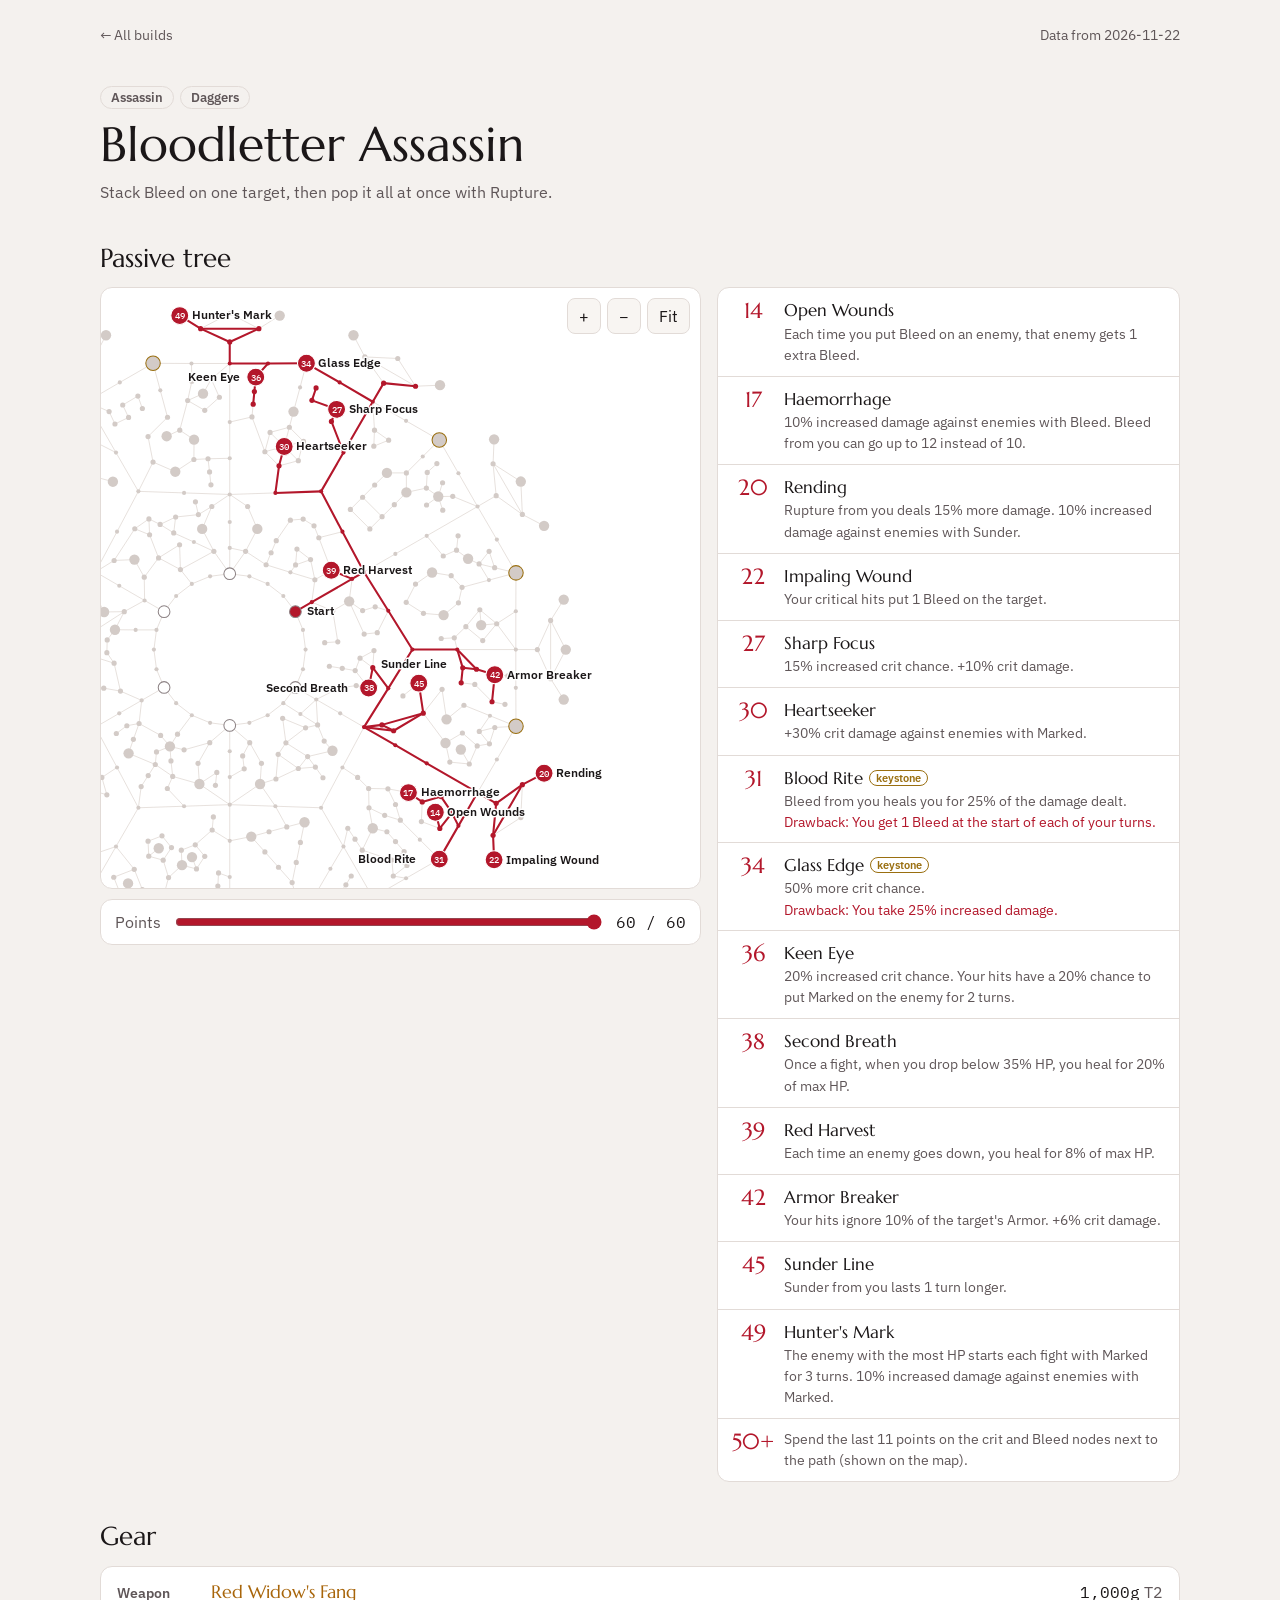
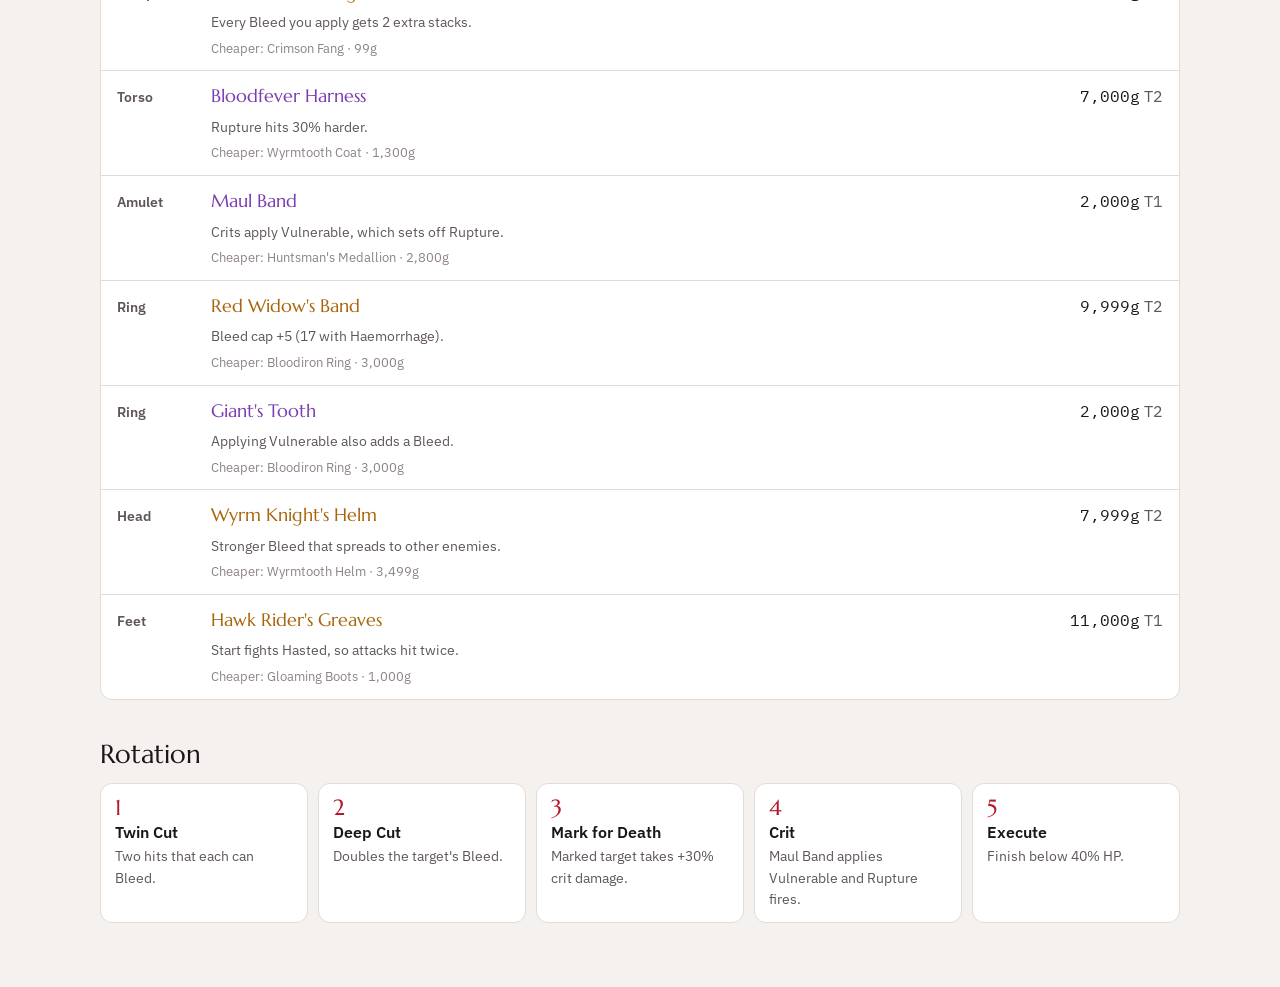
==== build.html @ 60399832 "Add build site: Bloodletter Assassin, tree map, gear and planner Co-Authored-By: Claude Opus 5.5 <no" ====
<!doctype html>
<html lang="en">
<head>
<meta charset="utf-8">
<meta name="viewport" content="width=device-width, initial-scale=1, viewport-fit=cover">
<title>Fallen Lineage Build</title>
<link rel="preconnect" href="https://fonts.googleapis.com">
<link rel="stylesheet" href="https://fonts.googleapis.com/css2?family=Marcellus&family=IBM+Plex+Sans:wght@400;600&family=IBM+Plex+Mono:wght@500&display=swap">
<link rel="stylesheet" href="assets/style.css">
</head>
<body>
<div class="wrap">
  <div class="top"><a href="./">← All builds</a><span class="muted" id="snap"></span></div>
  <header>
    <div class="meta" id="meta"></div>
    <h1 id="name">Loading…</h1>
    <p class="muted" id="summary"></p>
  </header>

  <section>
    <h2>Passive tree</h2>
    <div class="treegrid">
      <div class="mapcol">
        <div class="card map">
          <svg id="svg" role="img" aria-label="Passive tree with the build path in red"></svg>
          <div class="ctrl"><button id="zin" aria-label="Zoom in">+</button><button id="zout" aria-label="Zoom out">−</button><button id="zfit">Fit</button></div>
        </div>
        <div class="card slider"><label for="step" class="muted">Points</label><input type="range" id="step" min="0" max="60" value="60"><span class="num" id="stepn"></span></div>
      </div>
      <div class="card miles" id="miles"></div>
    </div>
  </section>

  <section>
    <h2>Gear</h2>
    <div class="card gear" id="gear"></div>
  </section>

  <section>
    <h2>Rotation</h2>
    <ol class="rot" id="rot"></ol>
  </section>
</div>
<script src="assets/build.js"></script>
</body>
</html>
---- assets/style.css ----
/* One column, four blocks: path, milestones, gear, rotation. */
:root{
  --bg:#f4f1ee; --panel:#ffffff; --panel2:#f8f5f2; --ink:#1b1718; --muted:#5f5658; --faint:#8d8385; --line:#e2dbd7;
  --blood:#b3172b; --blood-ink:#ffffff; --blood-soft:#f6dfe2; --gold:#9a6f10; --node:#d3cbc7; --edge:#e3dcd8;
  --rar-common:#6f6865; --rar-rare:#2563b0; --rar-epic:#7a3cb0; --rar-legendary:#a8650a; --rar-mythic:#c01f35;
  --f-display:"Marcellus", Georgia, serif;
  --f-body:"IBM Plex Sans", system-ui, -apple-system, "Segoe UI", sans-serif;
  --f-mono:"IBM Plex Mono", ui-monospace, Menlo, monospace;
  color-scheme:light;
}
@media (prefers-color-scheme: dark){:root:not([data-theme="light"]){
  --bg:#121011; --panel:#1b1819; --panel2:#221e1f; --ink:#f1ecea; --muted:#bdb3b1; --faint:#857b7a; --line:#332d2e;
  --blood:#f0566a; --blood-ink:#1b0d10; --blood-soft:#3b1a20; --gold:#e0b552; --node:#3d3637; --edge:#2a2425;
  --rar-common:#b2aaa6; --rar-rare:#7cb0f0; --rar-epic:#bf93ea; --rar-legendary:#ebae4c; --rar-mythic:#f46a7c;
  color-scheme:dark;}}
:root[data-theme="dark"]{
  --bg:#121011; --panel:#1b1819; --panel2:#221e1f; --ink:#f1ecea; --muted:#bdb3b1; --faint:#857b7a; --line:#332d2e;
  --blood:#f0566a; --blood-ink:#1b0d10; --blood-soft:#3b1a20; --gold:#e0b552; --node:#3d3637; --edge:#2a2425;
  --rar-common:#b2aaa6; --rar-rare:#7cb0f0; --rar-epic:#bf93ea; --rar-legendary:#ebae4c; --rar-mythic:#f46a7c;
  color-scheme:dark;}
*{box-sizing:border-box}
html{scroll-behavior:smooth}
body{margin:0;background:var(--bg);color:var(--ink);font-family:var(--f-body);font-size:16px;line-height:1.5;
  padding-left:max(16px, env(safe-area-inset-left, 0px));padding-right:max(16px, env(safe-area-inset-right, 0px));padding-block:24px 64px}
.wrap{max-width:1080px;margin:0 auto;display:flex;flex-direction:column;gap:40px}
h1,h2,h3{font-family:var(--f-display);font-weight:400;margin:0;line-height:1.15;text-wrap:balance}
h1{font-size:clamp(2rem,5.5vw,3rem)}
h2{font-size:1.6rem}
h3{font-size:1.1rem}
p{margin:0}
a{color:var(--blood)}
.muted{color:var(--muted)}
.num{font-family:var(--f-mono);font-variant-numeric:tabular-nums}
:focus-visible{outline:2px solid var(--blood);outline-offset:2px}
button{font:inherit;color:var(--ink);background:var(--panel2);border:1px solid var(--line);border-radius:8px;padding:5px 11px;cursor:pointer}
button:hover{border-color:var(--blood)}
.top{display:flex;justify-content:space-between;align-items:center;gap:12px;font-size:.9rem}
.top a{text-decoration:none;color:var(--muted)}
.top a:hover{color:var(--blood)}
header{display:flex;flex-direction:column;gap:8px}
.meta{display:flex;flex-wrap:wrap;gap:6px}
.pill{font-size:.8rem;font-weight:600;border:1px solid var(--line);border-radius:99px;padding:1px 10px;color:var(--muted)}
section{display:flex;flex-direction:column;gap:14px}
.card{background:var(--panel);border:1px solid var(--line);border-radius:12px}

/* tree */
.treegrid{display:grid;grid-template-columns:minmax(0,1.3fr) minmax(0,1fr);gap:16px;align-items:start}
@media (max-width:880px){.treegrid{grid-template-columns:minmax(0,1fr)}}
.mapcol{display:flex;flex-direction:column;gap:10px;min-width:0;position:sticky;top:12px}
@media (max-width:880px){.mapcol{position:static}}
.map{position:relative;overflow:hidden;aspect-ratio:1/1;max-width:100%;touch-action:none}
.map svg{width:100%;height:100%;display:block;cursor:grab}
.map svg.drag{cursor:grabbing}
.ctrl{position:absolute;right:10px;top:10px;display:flex;gap:6px}
.e{stroke:var(--edge);stroke-width:5}
.e.on{stroke:var(--blood);stroke-width:12;stroke-linecap:round}
.n{fill:var(--node);cursor:pointer}
.n.k-keystone{stroke:var(--gold);stroke-width:6}
.n.k-start{fill:var(--panel);stroke:var(--faint);stroke-width:6}
.n.on,.n.k-start.on{fill:var(--blood)}
.badge{cursor:pointer}
.badge circle{fill:var(--blood);stroke:var(--panel);stroke-width:6}
.badge text{fill:var(--blood-ink);font-family:var(--f-mono);font-weight:500;text-anchor:middle;dominant-baseline:central;pointer-events:none}
.badge.off circle{fill:var(--node)}
.badge.off text{fill:var(--muted)}
.lbl{font-family:var(--f-body);font-weight:600;fill:var(--ink);paint-order:stroke;stroke:var(--panel);stroke-linejoin:round;pointer-events:none}
.lbl.off{fill:var(--faint)}
.slider{display:flex;align-items:center;gap:12px;padding:10px 14px}
.slider input{flex:1;min-width:0;accent-color:var(--blood)}
.miles{display:flex;flex-direction:column;overflow:hidden}
.mile{display:grid;grid-template-columns:2.6rem minmax(0,1fr);gap:10px;padding:10px 14px;border:0;border-top:1px solid var(--line);border-radius:0;background:none;text-align:left;width:100%}
.mile:first-child{border-top:0}
.mile:hover,.mile.cur{background:var(--blood-soft)}
.mile .pt{font-family:var(--f-display);font-size:1.4rem;color:var(--blood);line-height:1.1;text-align:center}
.mile b{font-family:var(--f-display);font-weight:400;font-size:1.05rem}
.mile .ks{font-size:.7rem;font-weight:600;color:var(--gold);border:1px solid currentColor;border-radius:99px;padding:0 6px;margin-left:6px;vertical-align:2px}
.mile span.d{display:block;font-size:.88rem;color:var(--muted)}
.mile span.c{display:block;font-size:.85rem;color:var(--blood)}
.mile.fill{cursor:default;color:var(--muted);font-size:.88rem}
.mile.fill:hover{background:none}

/* gear */
.gear{display:flex;flex-direction:column}
.gr{display:grid;grid-template-columns:5rem minmax(0,1fr) auto;gap:6px 14px;align-items:baseline;padding:12px 16px;border-top:1px solid var(--line)}
.gr:first-child{border-top:0}
.gr .slot{font-size:.85rem;font-weight:600;color:var(--muted)}
.gr .name{font-family:var(--f-display);font-size:1.1rem}
.gr .why{grid-column:2;font-size:.9rem;color:var(--muted)}
.gr .alt{grid-column:2;font-size:.82rem;color:var(--faint)}
.gr .price{grid-row:1;grid-column:3;text-align:right;white-space:nowrap}
@media (max-width:520px){.gr{grid-template-columns:minmax(0,1fr) auto}.gr .slot{grid-column:1/-1}.gr .why,.gr .alt{grid-column:1/-1}.gr .price{grid-row:2;grid-column:2}}
.r-common{color:var(--rar-common)}.r-rare{color:var(--rar-rare)}.r-epic{color:var(--rar-epic)}.r-legendary{color:var(--rar-legendary)}.r-mythic{color:var(--rar-mythic)}

/* rotation */
.rot{display:grid;grid-template-columns:repeat(auto-fit,minmax(170px,1fr));gap:10px;list-style:none;margin:0;padding:0;counter-reset:r}
.rot li{counter-increment:r;padding:12px 14px;display:flex;flex-direction:column;gap:2px}
.rot li::before{content:counter(r);font-family:var(--f-display);font-size:1.4rem;color:var(--blood);line-height:1}
.rot b{font-weight:600}
.rot span{font-size:.88rem;color:var(--muted)}

/* index */
.builds{display:grid;grid-template-columns:repeat(auto-fill,minmax(280px,1fr));gap:14px}
.bcard{display:flex;flex-direction:column;gap:8px;padding:18px;text-decoration:none;color:inherit}
.bcard:hover{border-color:var(--blood)}
.bcard.soon{border-style:dashed;color:var(--faint)}
footer{font-size:.82rem;color:var(--faint)}
@media (prefers-reduced-motion: reduce){html{scroll-behavior:auto}*{transition:none!important}}
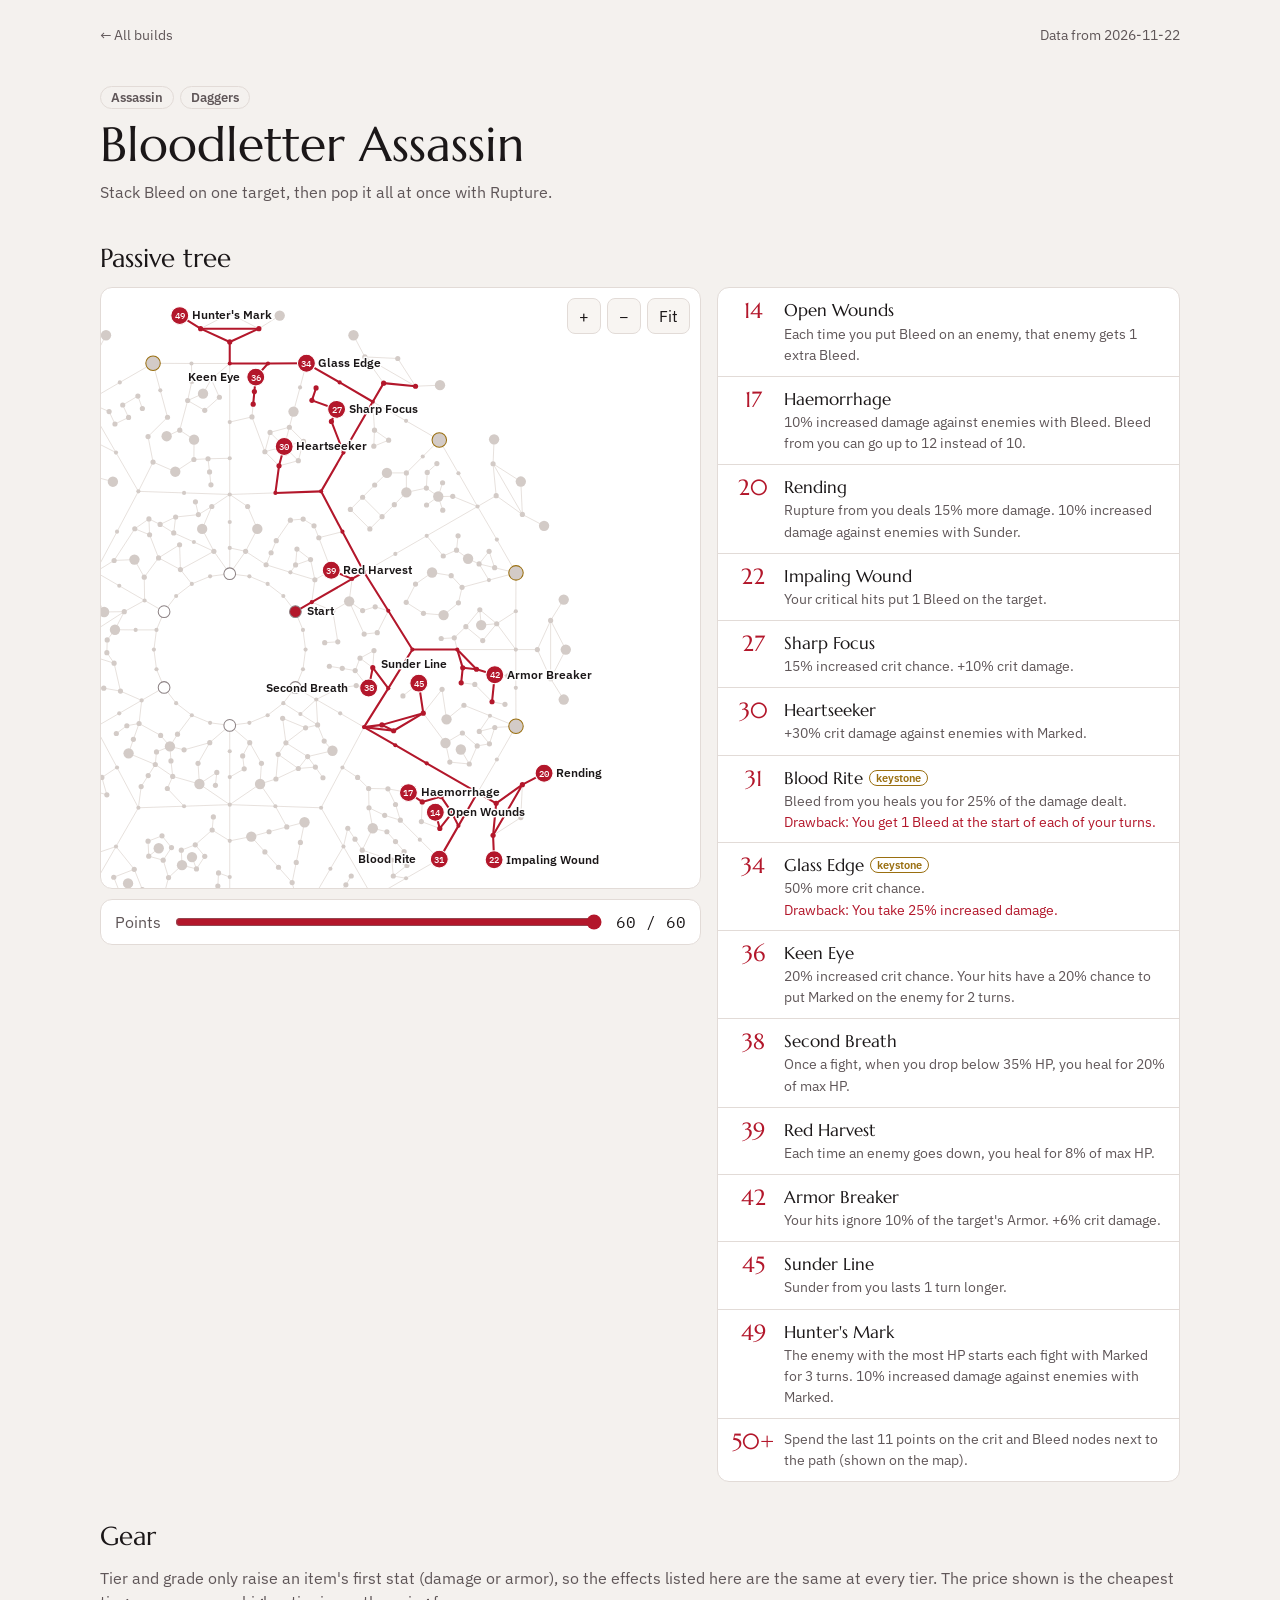
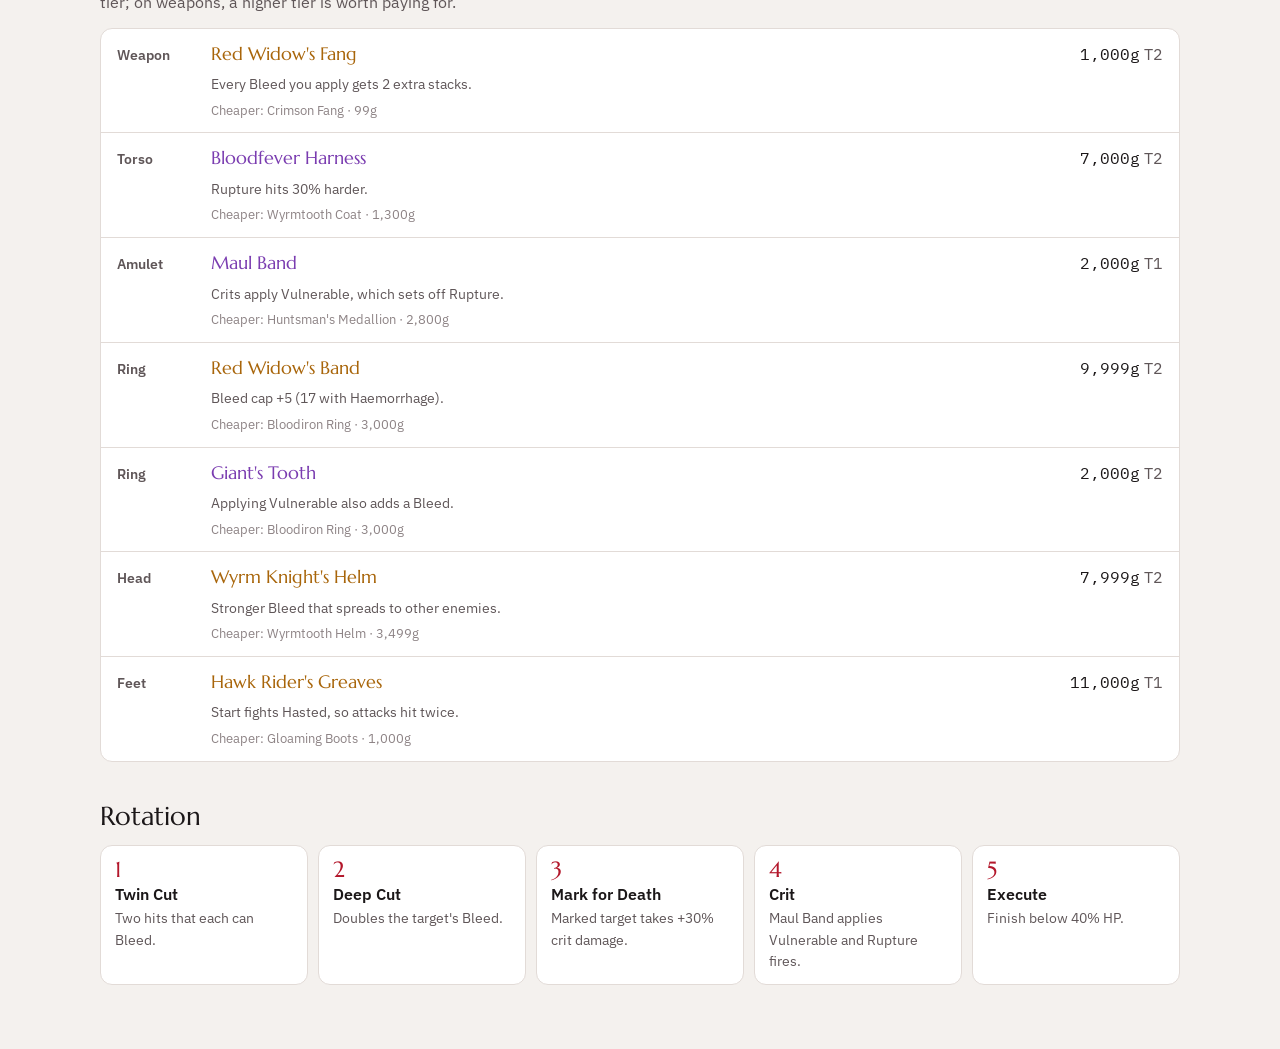
==== commit 5932c44a: "Explain tiers and grades on the gear section Co-Authored-By: Claude Opus 5.5 <noreply@anthropic.com>" ====
--- a/build.html
+++ b/build.html
@@ -33,6 +33,7 @@
 
   <section>
     <h2>Gear</h2>
+    <p class="muted">Tier and grade only raise an item's first stat (damage or armor), so the effects listed here are the same at every tier. The price shown is the cheapest tier; on weapons, a higher tier is worth paying for.</p>
     <div class="card gear" id="gear"></div>
   </section>
 
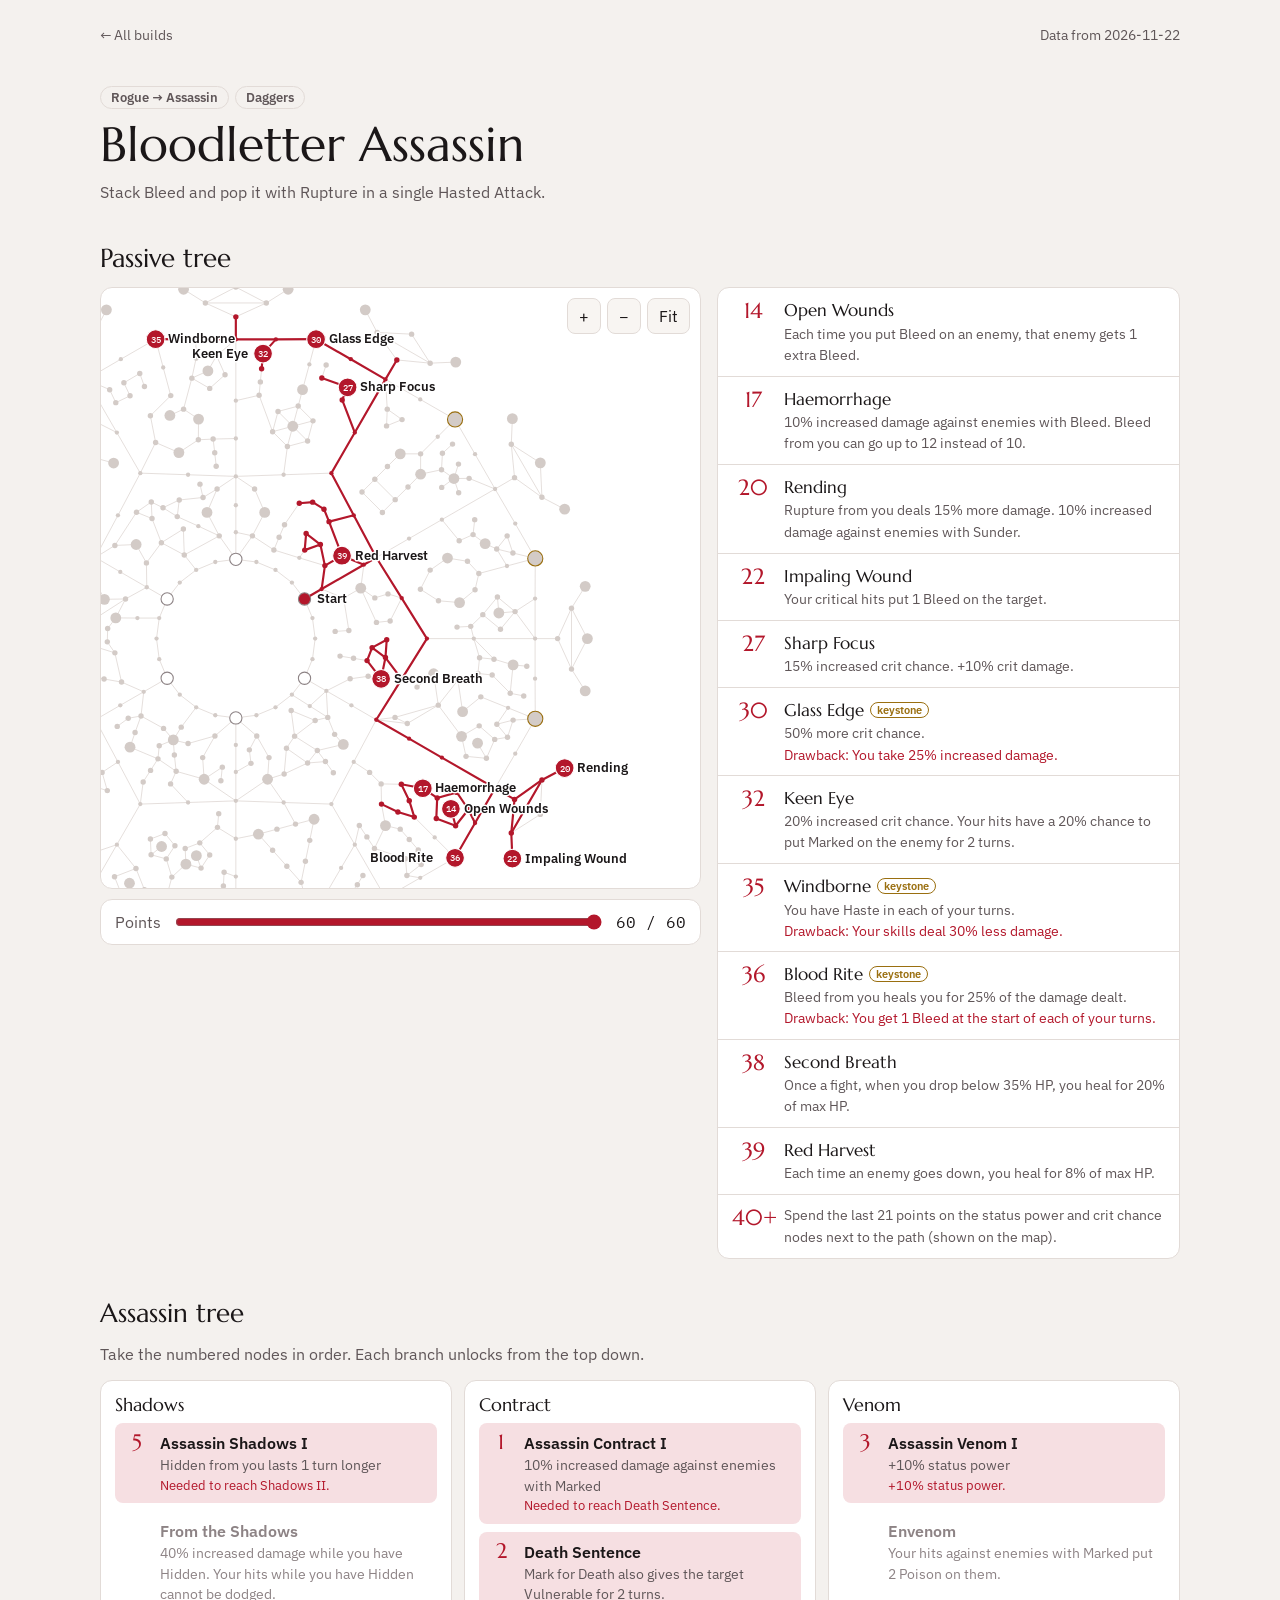
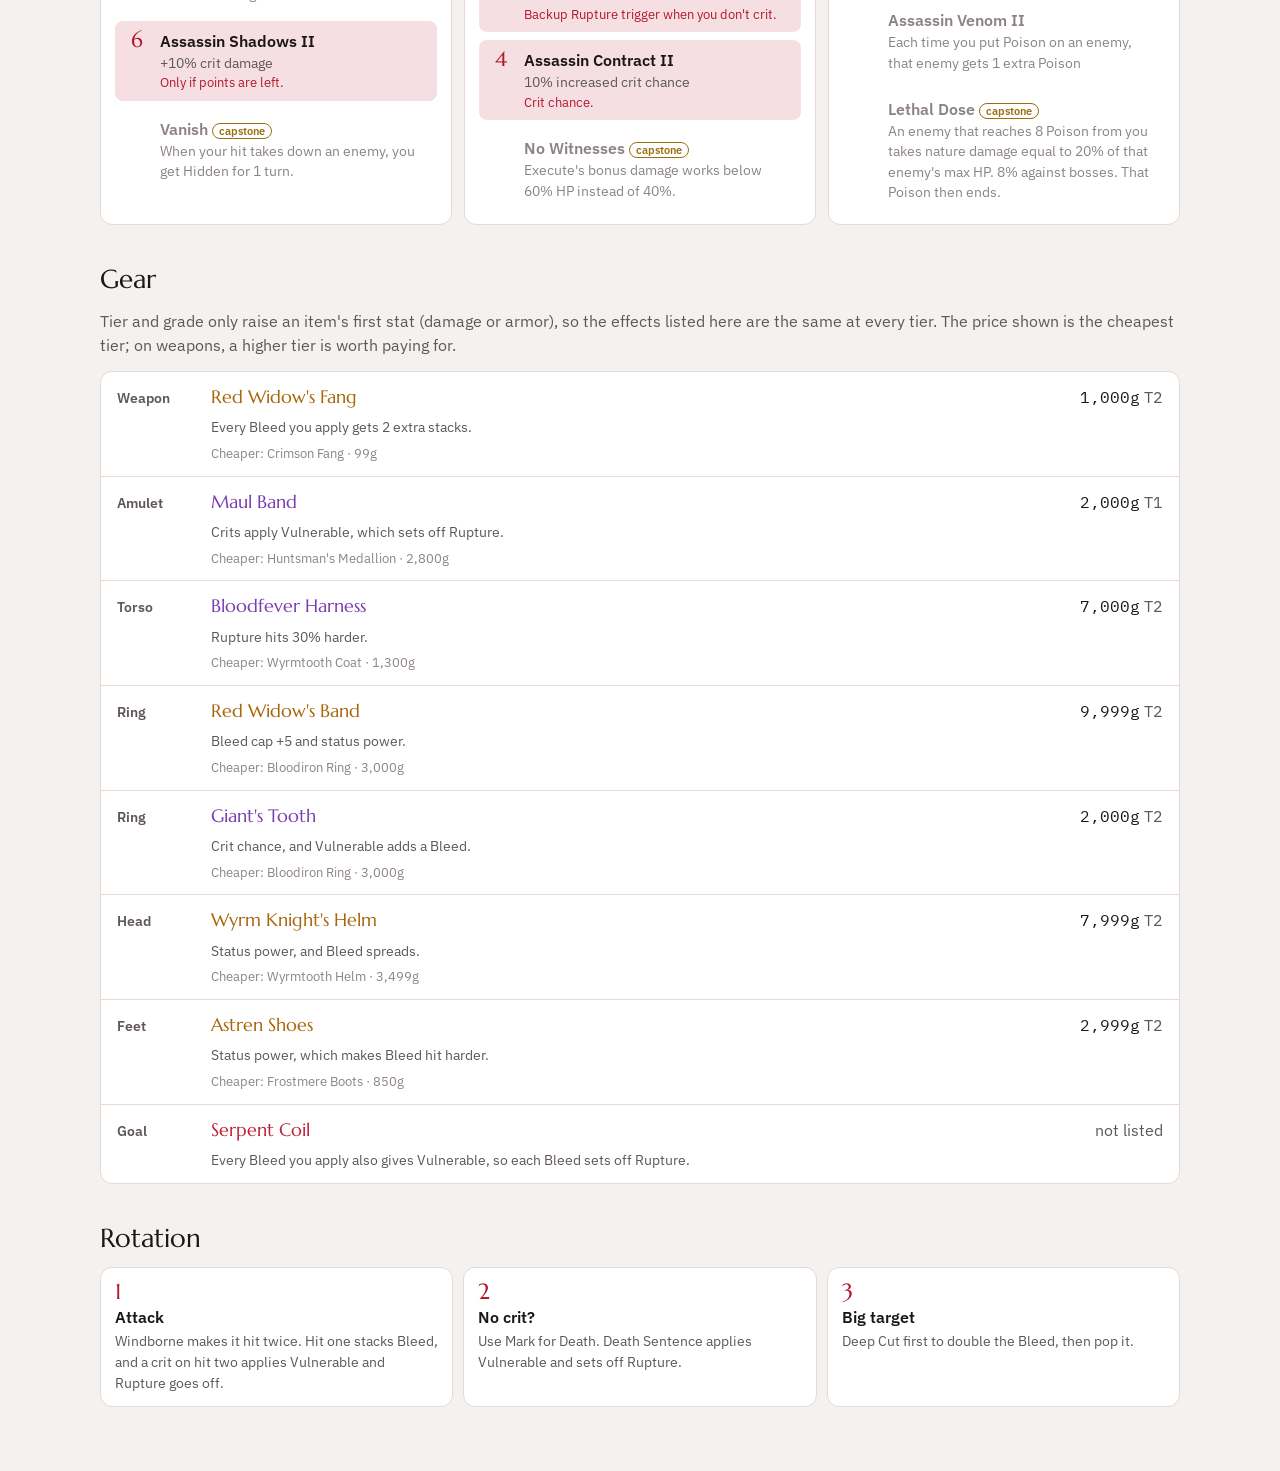
==== commit c54e70ce: "Rework Bloodletter for one-turn Rupture; add class data and class trees - Windborne for permanent Ha" ====
--- a/build.html
+++ b/build.html
@@ -31,6 +31,12 @@
     </div>
   </section>
 
+  <section id="ctree-sec" hidden>
+    <h2 id="ctree-title">Class tree</h2>
+    <p class="muted">Take the numbered nodes in order. Each branch unlocks from the top down.</p>
+    <div class="ctree" id="ctree"></div>
+  </section>
+
   <section>
     <h2>Gear</h2>
     <p class="muted">Tier and grade only raise an item's first stat (damage or armor), so the effects listed here are the same at every tier. The price shown is the cheapest tier; on weapons, a higher tier is worth paying for.</p>
--- a/assets/style.css
+++ b/assets/style.css
@@ -105,3 +105,17 @@
 .bcard.soon{border-style:dashed;color:var(--faint)}
 footer{font-size:.82rem;color:var(--faint)}
 @media (prefers-reduced-motion: reduce){html{scroll-behavior:auto}*{transition:none!important}}
+
+/* class tree */
+[hidden]{display:none!important}
+.ctree{display:grid;grid-template-columns:repeat(3,minmax(0,1fr));gap:12px}
+@media (max-width:760px){.ctree{grid-template-columns:minmax(0,1fr)}}
+.br{padding:14px;display:flex;flex-direction:column;gap:8px}
+.cn{display:grid;grid-template-columns:1.8rem minmax(0,1fr);gap:8px;padding:8px;border-radius:8px;color:var(--faint)}
+.cn.on{background:var(--blood-soft);color:var(--ink)}
+.cn .cnum{font-family:var(--f-display);font-size:1.3rem;color:var(--blood);line-height:1.1;text-align:center}
+.cn b{font-weight:600}
+.cn .d{display:block;font-size:.85rem}
+.cn.on .d{color:var(--muted)}
+.cn .w{display:block;font-size:.82rem;color:var(--blood)}
+.ks{font-size:.7rem;font-weight:600;color:var(--gold);border:1px solid currentColor;border-radius:99px;padding:0 6px}
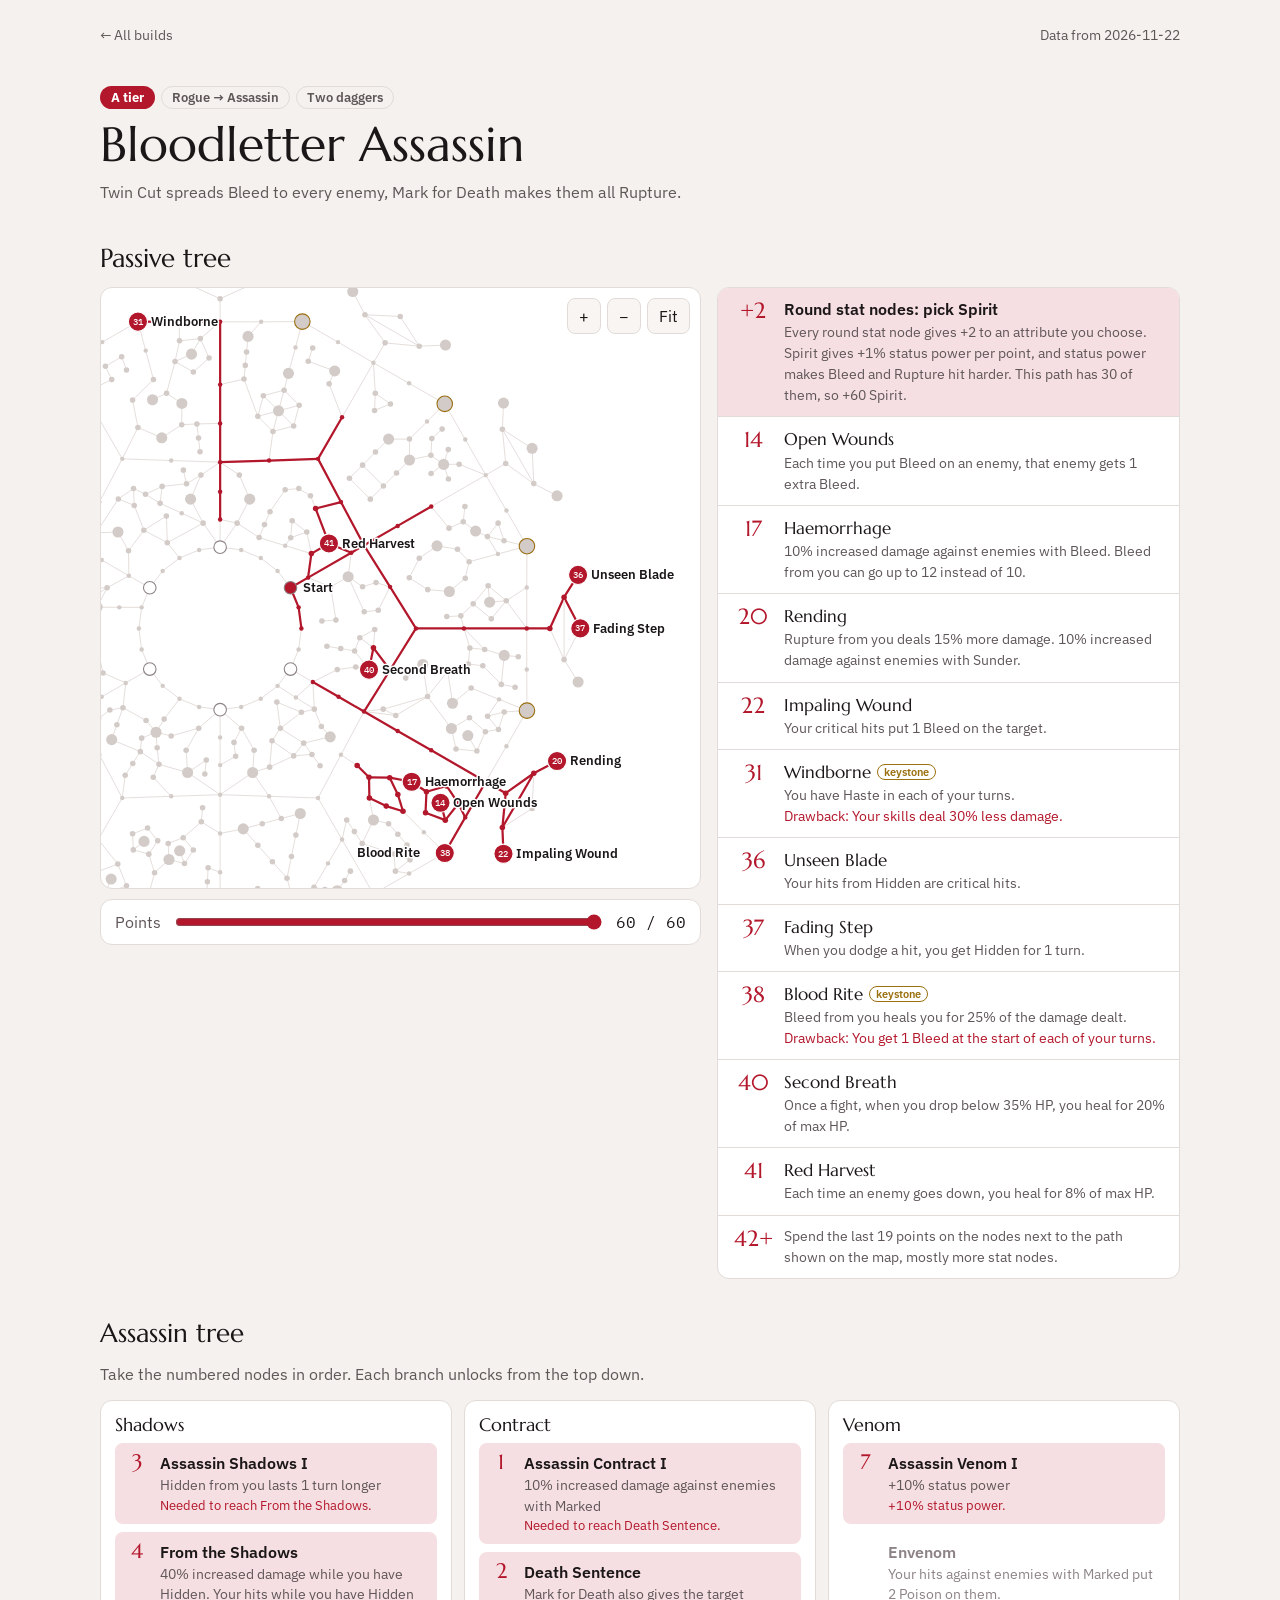
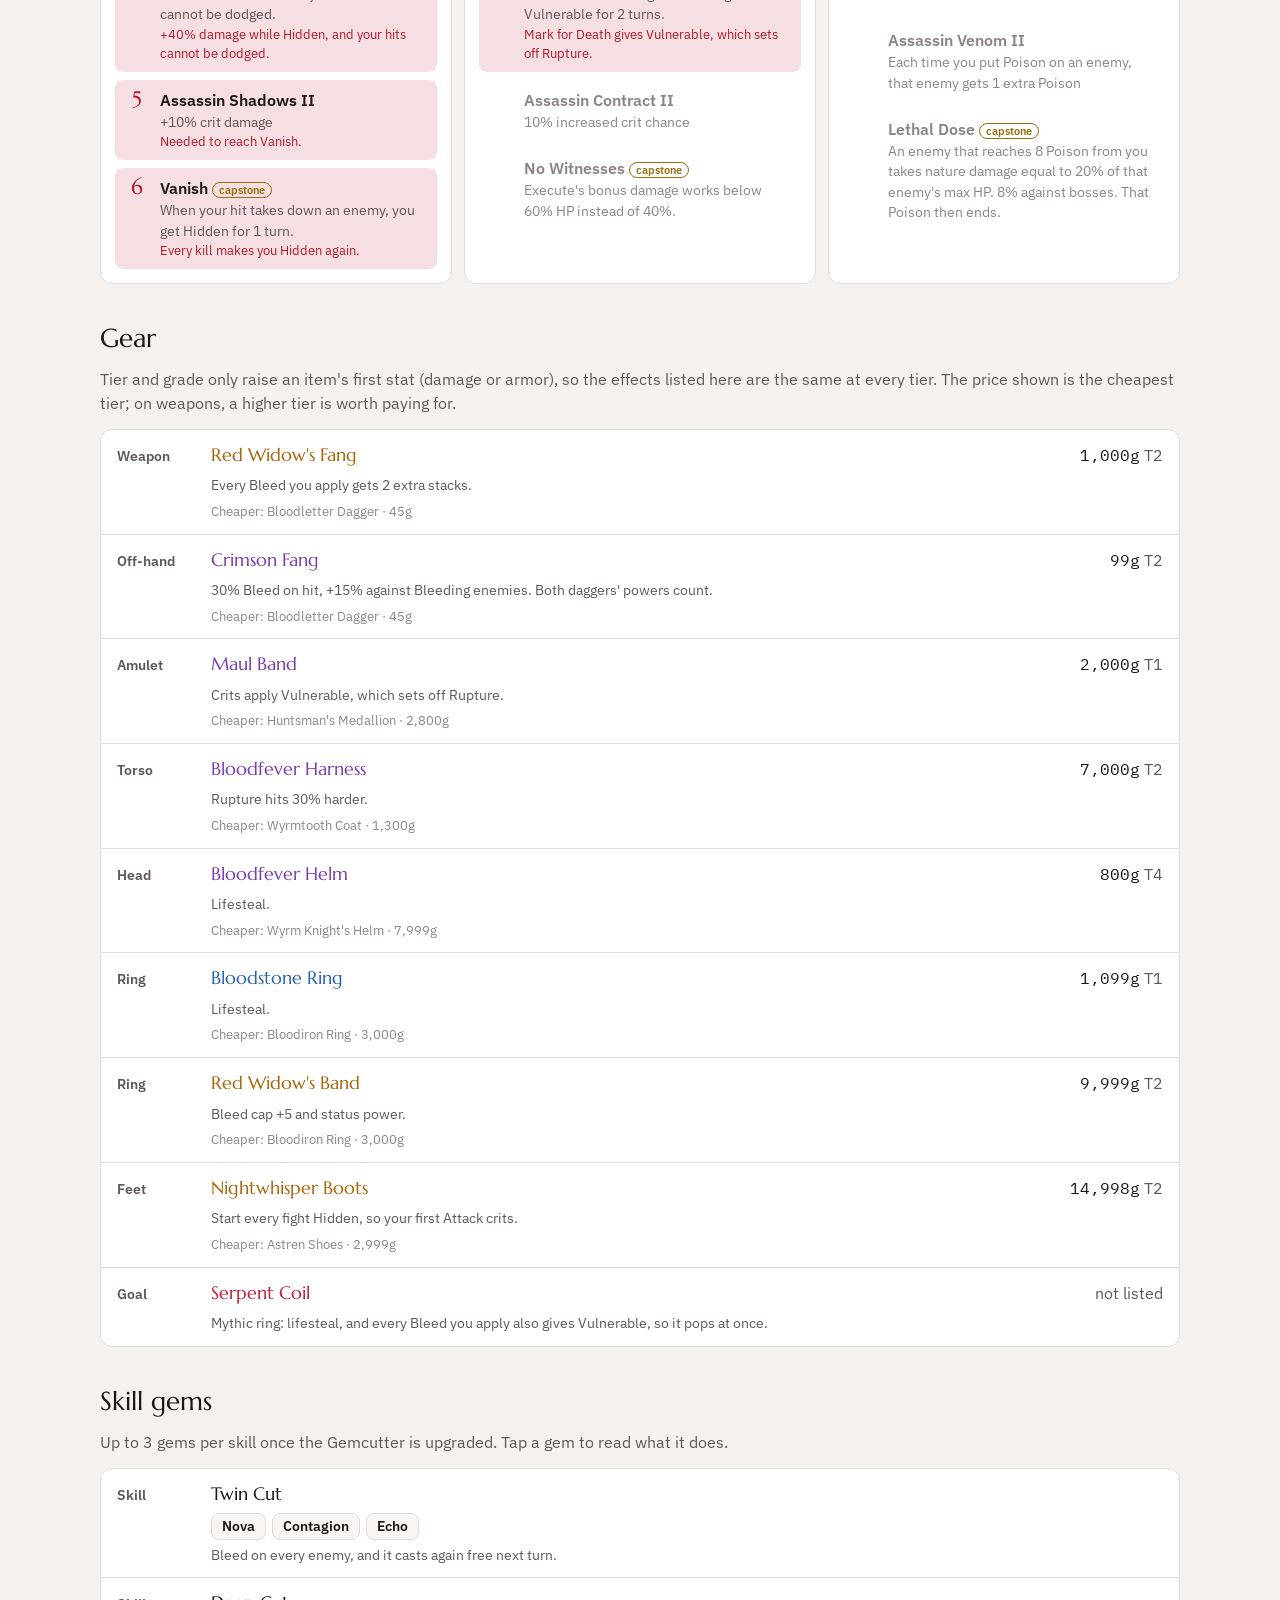
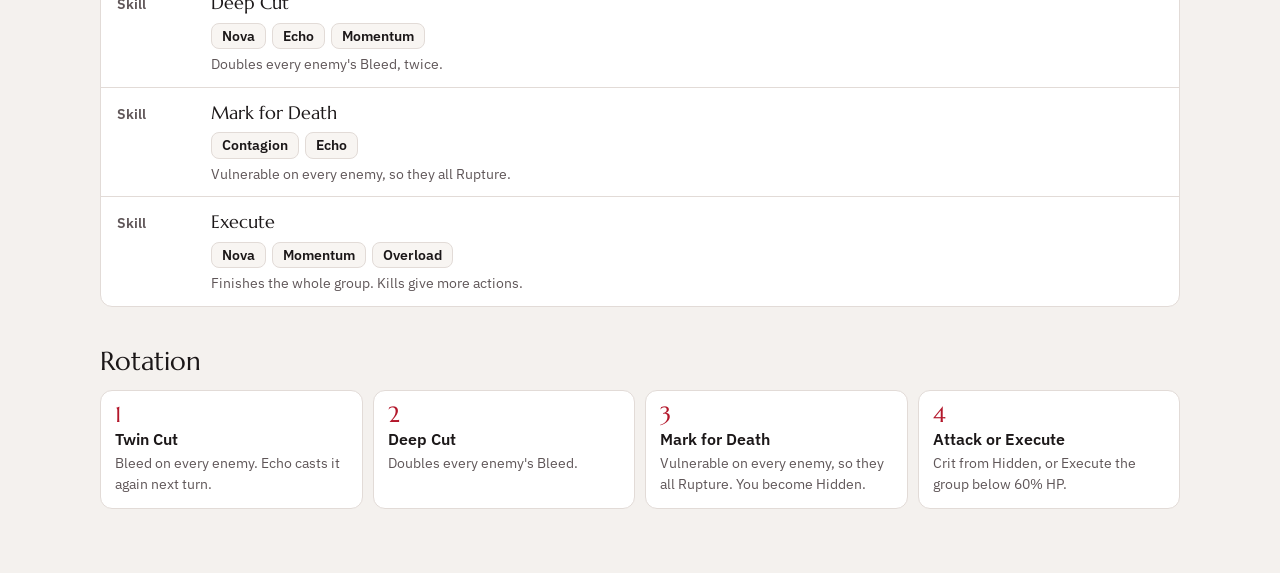
==== commit b5797fd6: "Builds for all six classes, tower tier list, skill gems - tools/make_builds.py generates every build" ====
--- a/build.html
+++ b/build.html
@@ -43,6 +43,12 @@
     <div class="card gear" id="gear"></div>
   </section>
 
+  <section id="gems-sec" hidden>
+    <h2>Skill gems</h2>
+    <p class="muted">Up to 3 gems per skill once the Gemcutter is upgraded. Tap a gem to read what it does.</p>
+    <div class="card gear" id="gems"></div>
+  </section>
+
   <section>
     <h2>Rotation</h2>
     <ol class="rot" id="rot"></ol>
--- a/assets/style.css
+++ b/assets/style.css
@@ -119,3 +119,27 @@
 .cn.on .d{color:var(--muted)}
 .cn .w{display:block;font-size:.82rem;color:var(--blood)}
 .ks{font-size:.7rem;font-weight:600;color:var(--gold);border:1px solid currentColor;border-radius:99px;padding:0 6px}
+.mile.stat{background:var(--blood-soft);color:var(--ink)}
+.mile.stat b{font-family:var(--f-body);font-weight:600;font-size:.98rem}
+
+/* gems */
+.gemrow{display:flex;flex-wrap:wrap;gap:6px;margin-bottom:4px}
+.gem{border:1px solid var(--line);border-radius:8px;background:var(--panel2);font-size:.85rem}
+.gem summary{cursor:pointer;padding:2px 10px;font-weight:600;color:var(--ink);list-style:none}
+.gem summary::-webkit-details-marker{display:none}
+.gem[open]{flex-basis:100%}
+.gem span{display:block;padding:4px 10px 8px;color:var(--muted)}
+
+/* tiers */
+.tier{color:var(--ink);border-color:transparent;font-weight:700}
+.t-S{background:#d4a017;color:#1b1718}.t-A{background:var(--blood);color:var(--blood-ink)}.t-B{background:#5b7fbf;color:#fff}.t-C{background:var(--node);color:var(--ink)}
+.tiers{display:flex;flex-direction:column;overflow:hidden}
+.trow{display:grid;grid-template-columns:3.4rem minmax(0,1fr);border-top:1px solid var(--line)}
+.trow:first-child{border-top:0}
+.trow .tl{display:flex;align-items:center;justify-content:center;font-family:var(--f-display);font-size:1.8rem}
+.trow .ents{display:flex;flex-wrap:wrap;gap:8px;padding:12px}
+.ent{background:var(--panel2);border:1px solid var(--line);border-radius:8px;padding:6px 10px;min-width:0;max-width:100%;flex:1 1 230px}
+.ent b{font-weight:600}
+.ent .f{font-size:.78rem;color:var(--faint);margin-left:6px}
+.ent p{font-size:.84rem;color:var(--muted)}
+.ent a{text-decoration:none}
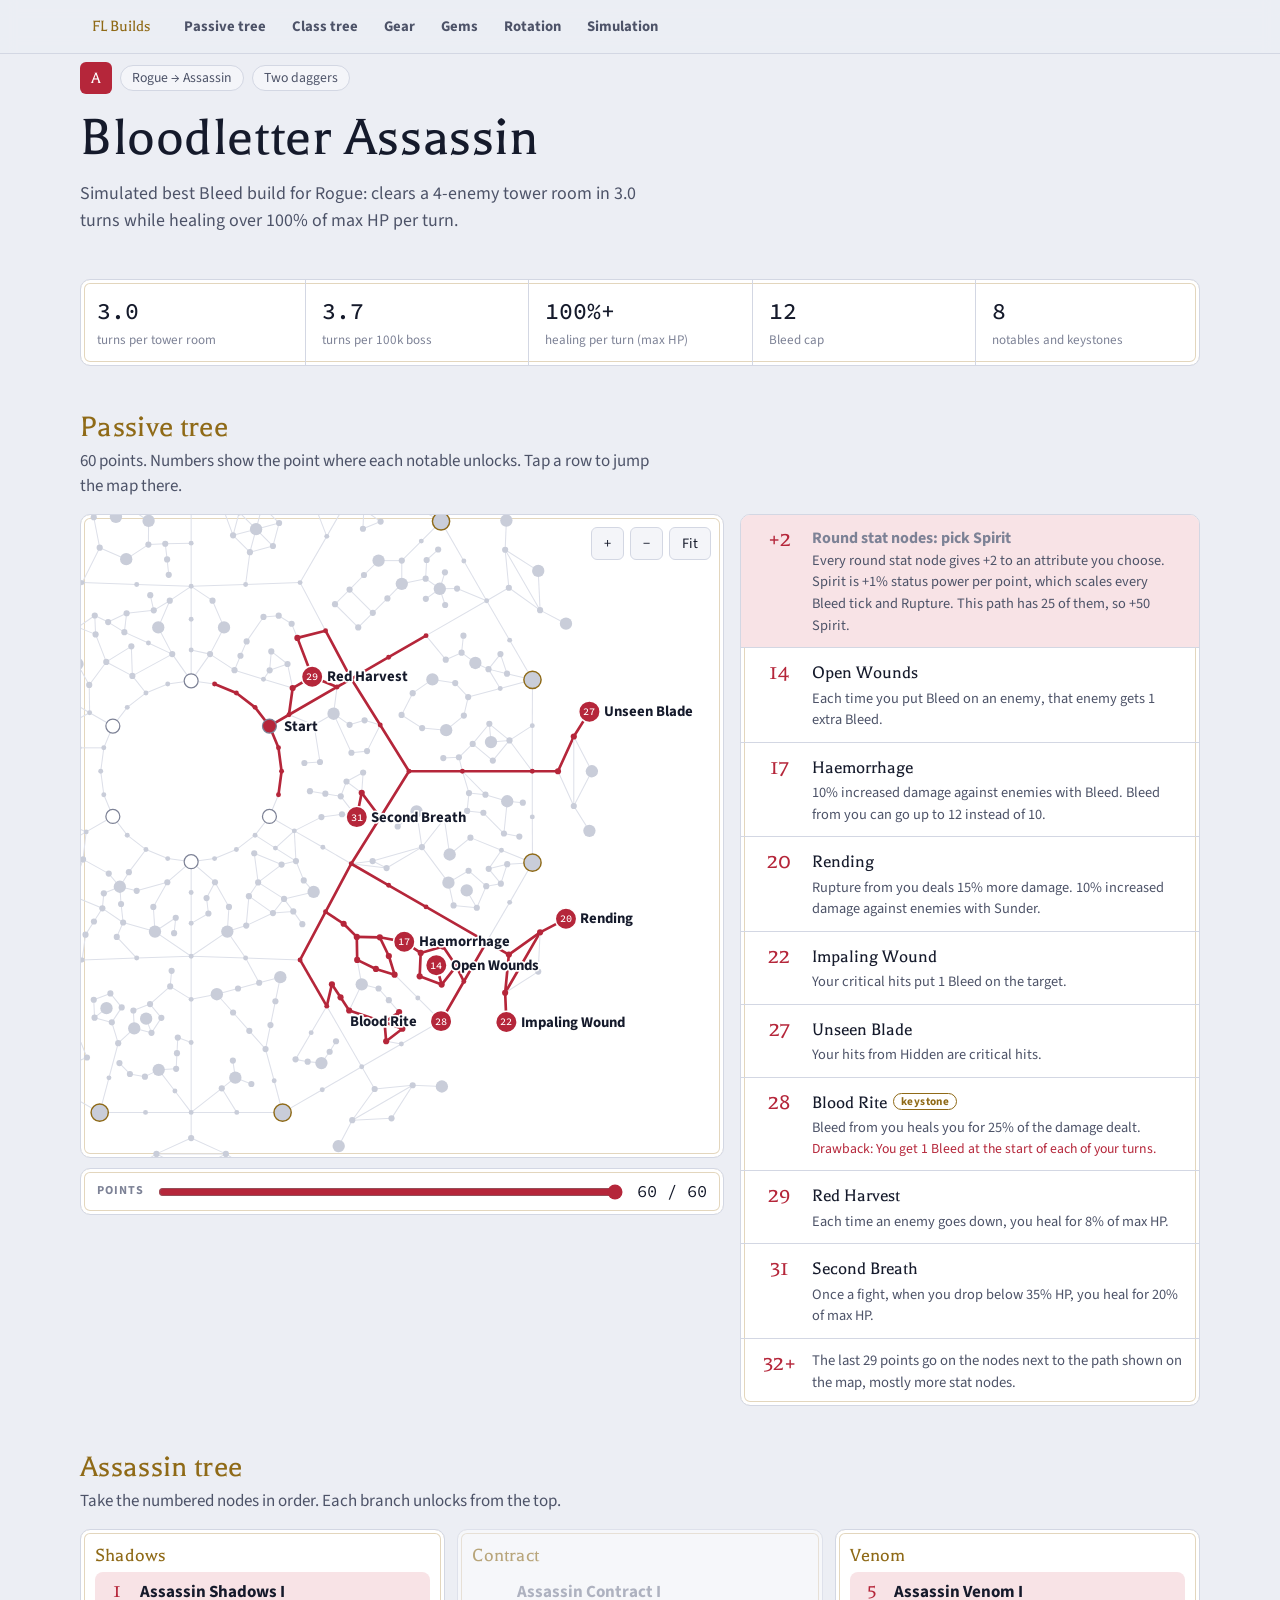
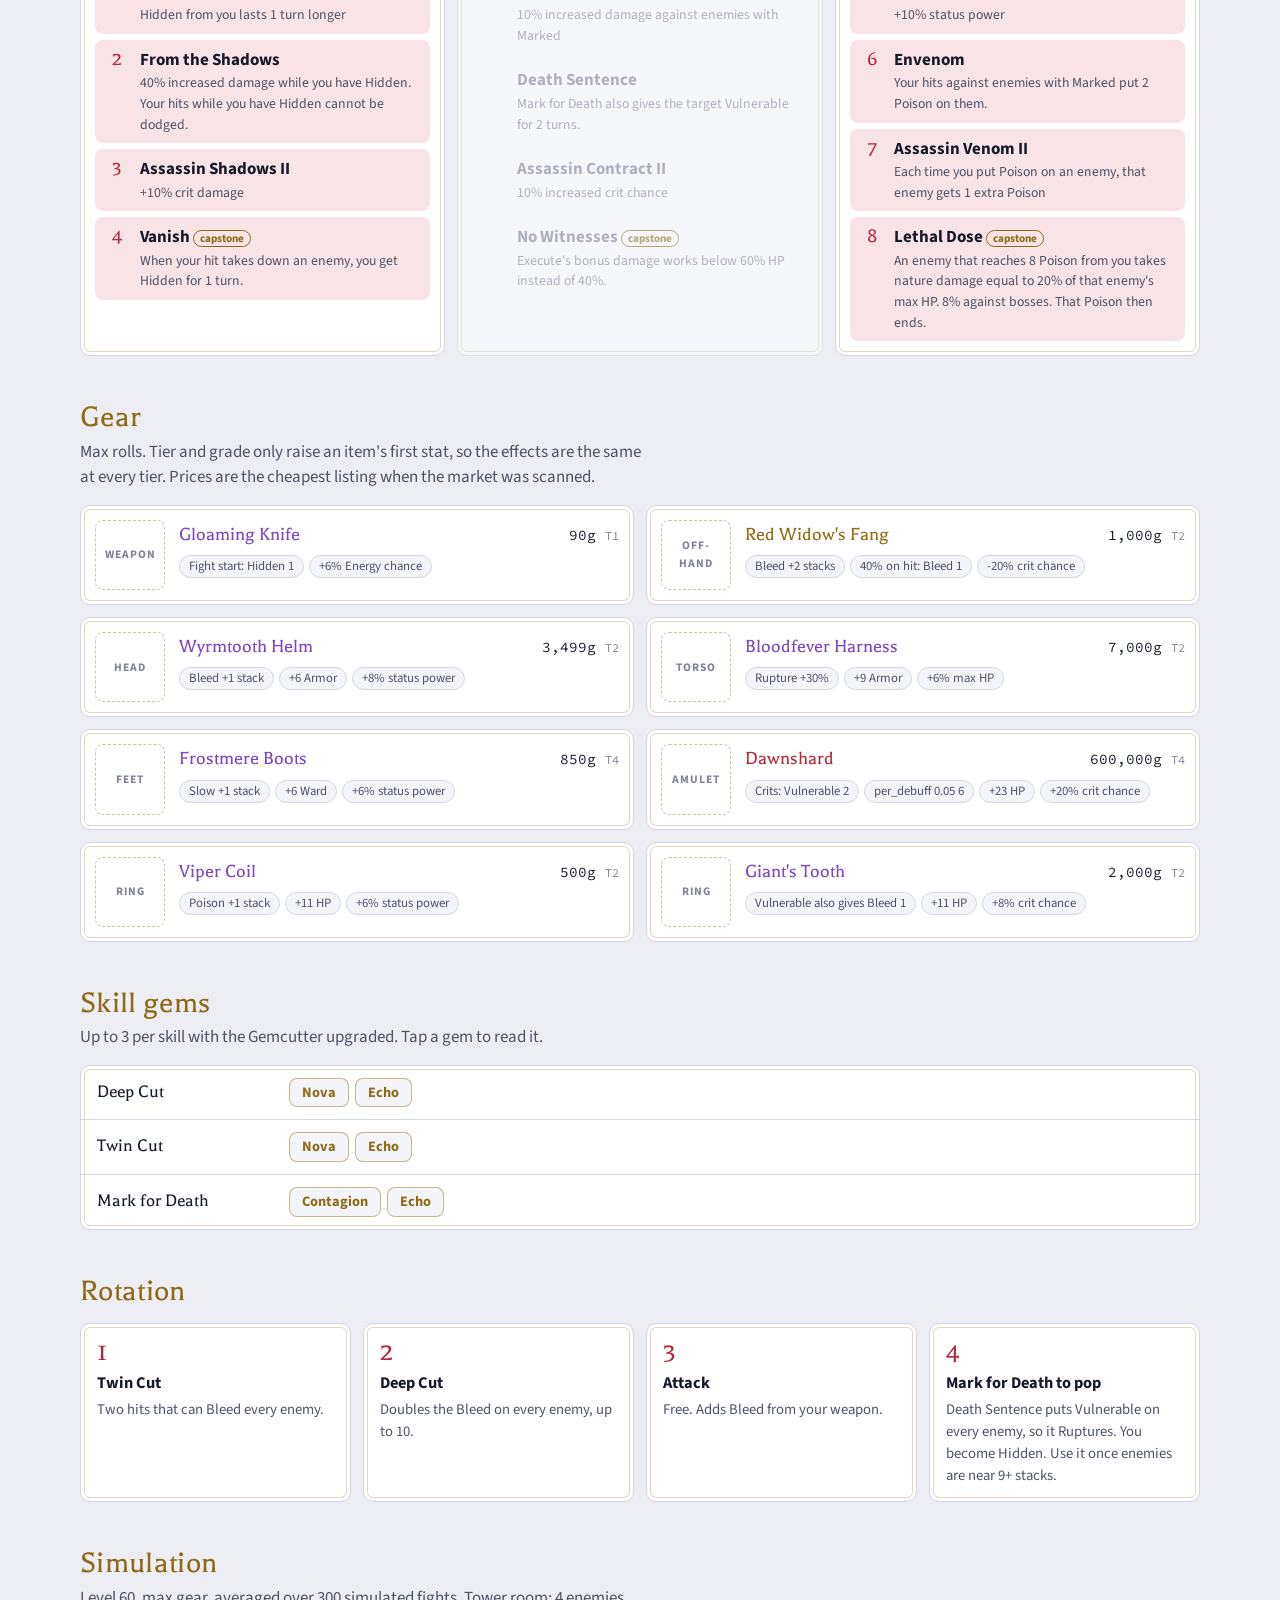
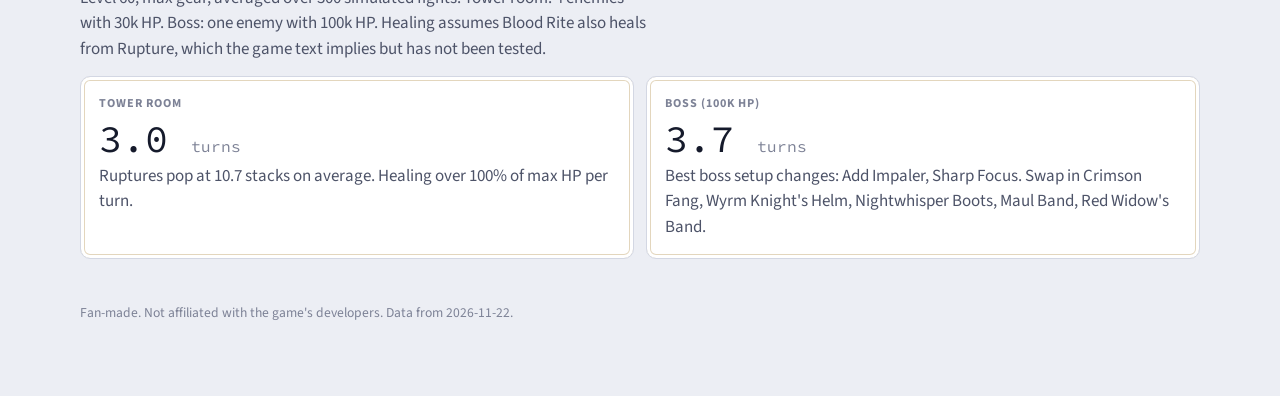
==== commit 4fc2d25c: "Redesign site; simulator-driven builds with sustain scoring - New look based on the game's own UI (n" ====
--- a/build.html
+++ b/build.html
@@ -5,54 +5,63 @@
 <meta name="viewport" content="width=device-width, initial-scale=1, viewport-fit=cover">
 <title>Fallen Lineage Build</title>
 <link rel="preconnect" href="https://fonts.googleapis.com">
-<link rel="stylesheet" href="https://fonts.googleapis.com/css2?family=Marcellus&family=IBM+Plex+Sans:wght@400;600&family=IBM+Plex+Mono:wght@500&display=swap">
+<link rel="stylesheet" href="https://fonts.googleapis.com/css2?family=Balthazar&family=Source+Sans+3:wght@400;600;700&family=Source+Code+Pro:wght@500&display=swap">
 <link rel="stylesheet" href="assets/style.css">
 </head>
 <body>
+<div class="secbar"><nav>
+  <a class="home" href="./">FL Builds</a>
+  <a href="#tree">Passive tree</a><a href="#class">Class tree</a><a href="#gear">Gear</a><a href="#gems">Gems</a><a href="#rotation">Rotation</a><a href="#sim" id="simlink">Simulation</a>
+</nav></div>
 <div class="wrap">
-  <div class="top"><a href="./">← All builds</a><span class="muted" id="snap"></span></div>
-  <header>
+  <header class="bhead">
     <div class="meta" id="meta"></div>
     <h1 id="name">Loading…</h1>
-    <p class="muted" id="summary"></p>
+    <p id="summary"></p>
   </header>
 
-  <section>
-    <h2>Passive tree</h2>
+  <div class="panel overview" id="overview"></div>
+
+  <section id="tree">
+    <div class="sechead"><h2>Passive tree</h2><p>60 points. Numbers show the point where each notable unlocks. Tap a row to jump the map there.</p></div>
     <div class="treegrid">
       <div class="mapcol">
-        <div class="card map">
+        <div class="panel map">
           <svg id="svg" role="img" aria-label="Passive tree with the build path in red"></svg>
           <div class="ctrl"><button id="zin" aria-label="Zoom in">+</button><button id="zout" aria-label="Zoom out">−</button><button id="zfit">Fit</button></div>
         </div>
-        <div class="card slider"><label for="step" class="muted">Points</label><input type="range" id="step" min="0" max="60" value="60"><span class="num" id="stepn"></span></div>
+        <div class="panel slider"><label for="step" class="label">Points</label><input type="range" id="step" min="0" max="60" value="60"><span class="num" id="stepn"></span></div>
       </div>
-      <div class="card miles" id="miles"></div>
+      <div class="panel miles" id="miles"></div>
     </div>
   </section>
 
-  <section id="ctree-sec" hidden>
-    <h2 id="ctree-title">Class tree</h2>
-    <p class="muted">Take the numbered nodes in order. Each branch unlocks from the top down.</p>
+  <section id="class">
+    <div class="sechead"><h2 id="ctree-title">Class tree</h2><p>Take the numbered nodes in order. Each branch unlocks from the top.</p></div>
     <div class="ctree" id="ctree"></div>
   </section>
 
-  <section>
-    <h2>Gear</h2>
-    <p class="muted">Tier and grade only raise an item's first stat (damage or armor), so the effects listed here are the same at every tier. The price shown is the cheapest tier; on weapons, a higher tier is worth paying for.</p>
-    <div class="card gear" id="gear"></div>
+  <section id="gear">
+    <div class="sechead"><h2>Gear</h2><p>Max rolls. Tier and grade only raise an item's first stat, so the effects are the same at every tier. Prices are the cheapest listing when the market was scanned.</p></div>
+    <div class="equip" id="equip"></div>
   </section>
 
-  <section id="gems-sec" hidden>
-    <h2>Skill gems</h2>
-    <p class="muted">Up to 3 gems per skill once the Gemcutter is upgraded. Tap a gem to read what it does.</p>
-    <div class="card gear" id="gems"></div>
+  <section id="gems">
+    <div class="sechead"><h2>Skill gems</h2><p>Up to 3 per skill with the Gemcutter upgraded. Tap a gem to read it.</p></div>
+    <div class="panel gems" id="gemlist"></div>
   </section>
 
-  <section>
-    <h2>Rotation</h2>
+  <section id="rotation">
+    <div class="sechead"><h2>Rotation</h2></div>
     <ol class="rot" id="rot"></ol>
   </section>
+
+  <section id="sim">
+    <div class="sechead"><h2>Simulation</h2><p id="simnote"></p></div>
+    <div class="simgrid" id="simgrid"></div>
+  </section>
+
+  <footer>Fan-made. Not affiliated with the game's developers. <span id="snap"></span></footer>
 </div>
 <script src="assets/build.js"></script>
 </body>
--- a/assets/style.css
+++ b/assets/style.css
@@ -1,145 +1,214 @@
-/* One column, four blocks: path, milestones, gear, rotation. */
+/* War table: the game's own UI language (navy panels, thin gold frames, Balthazar) for a build codex.
+   Layout: one column; sticky section bar on build pages; every block is a framed panel. */
 :root{
-  --bg:#f4f1ee; --panel:#ffffff; --panel2:#f8f5f2; --ink:#1b1718; --muted:#5f5658; --faint:#8d8385; --line:#e2dbd7;
-  --blood:#b3172b; --blood-ink:#ffffff; --blood-soft:#f6dfe2; --gold:#9a6f10; --node:#d3cbc7; --edge:#e3dcd8;
-  --rar-common:#6f6865; --rar-rare:#2563b0; --rar-epic:#7a3cb0; --rar-legendary:#a8650a; --rar-mythic:#c01f35;
-  --f-display:"Marcellus", Georgia, serif;
-  --f-body:"IBM Plex Sans", system-ui, -apple-system, "Segoe UI", sans-serif;
-  --f-mono:"IBM Plex Mono", ui-monospace, Menlo, monospace;
+  --bg:#eceef4; --panel:#ffffff; --panel2:#f4f5f9; --line:#d3d7e3; --frame:#b89a5a;
+  --ink:#151a2b; --muted:#4d5368; --faint:#7d8296;
+  --gold:#8f6a17; --blood:#b5263a; --blood-soft:#f8e3e6; --sky:#2b62c4; --violet:#7b45c4;
+  --t-S:#c99a1e; --t-A:#b5263a; --t-B:#3d6fb8; --t-C:#7d8296;
+  --node:#c9cdd9; --edge:#dde0e9;
+  --f-display:"Balthazar", "Cinzel", Georgia, serif;
+  --f-body:"Source Sans 3", "Source Sans Pro", system-ui, -apple-system, "Segoe UI", sans-serif;
+  --f-mono:"Source Code Pro", ui-monospace, Menlo, monospace;
   color-scheme:light;
 }
 @media (prefers-color-scheme: dark){:root:not([data-theme="light"]){
-  --bg:#121011; --panel:#1b1819; --panel2:#221e1f; --ink:#f1ecea; --muted:#bdb3b1; --faint:#857b7a; --line:#332d2e;
-  --blood:#f0566a; --blood-ink:#1b0d10; --blood-soft:#3b1a20; --gold:#e0b552; --node:#3d3637; --edge:#2a2425;
-  --rar-common:#b2aaa6; --rar-rare:#7cb0f0; --rar-epic:#bf93ea; --rar-legendary:#ebae4c; --rar-mythic:#f46a7c;
+  --bg:#0c1020; --panel:#141a2c; --panel2:#1b2238; --line:#262f4a; --frame:#6e5a34;
+  --ink:#eee8d8; --muted:#aeb0c2; --faint:#6f7490;
+  --gold:#e0be72; --blood:#ec5a68; --blood-soft:#3a1822; --sky:#7fb0ff; --violet:#b48cf0;
+  --t-S:#e0b54a; --t-A:#e2505f; --t-B:#5f8fdc; --t-C:#5d6380;
+  --node:#2c3550; --edge:#1f273d;
   color-scheme:dark;}}
 :root[data-theme="dark"]{
-  --bg:#121011; --panel:#1b1819; --panel2:#221e1f; --ink:#f1ecea; --muted:#bdb3b1; --faint:#857b7a; --line:#332d2e;
-  --blood:#f0566a; --blood-ink:#1b0d10; --blood-soft:#3b1a20; --gold:#e0b552; --node:#3d3637; --edge:#2a2425;
-  --rar-common:#b2aaa6; --rar-rare:#7cb0f0; --rar-epic:#bf93ea; --rar-legendary:#ebae4c; --rar-mythic:#f46a7c;
+  --bg:#0c1020; --panel:#141a2c; --panel2:#1b2238; --line:#262f4a; --frame:#6e5a34;
+  --ink:#eee8d8; --muted:#aeb0c2; --faint:#6f7490;
+  --gold:#e0be72; --blood:#ec5a68; --blood-soft:#3a1822; --sky:#7fb0ff; --violet:#b48cf0;
+  --t-S:#e0b54a; --t-A:#e2505f; --t-B:#5f8fdc; --t-C:#5d6380;
+  --node:#2c3550; --edge:#1f273d;
   color-scheme:dark;}
+
 *{box-sizing:border-box}
-html{scroll-behavior:smooth}
-body{margin:0;background:var(--bg);color:var(--ink);font-family:var(--f-body);font-size:16px;line-height:1.5;
-  padding-left:max(16px, env(safe-area-inset-left, 0px));padding-right:max(16px, env(safe-area-inset-right, 0px));padding-block:24px 64px}
-.wrap{max-width:1080px;margin:0 auto;display:flex;flex-direction:column;gap:40px}
-h1,h2,h3{font-family:var(--f-display);font-weight:400;margin:0;line-height:1.15;text-wrap:balance}
-h1{font-size:clamp(2rem,5.5vw,3rem)}
-h2{font-size:1.6rem}
-h3{font-size:1.1rem}
+[hidden]{display:none!important}
+html{scroll-behavior:smooth;scroll-padding-top:64px}
+body{margin:0;background:var(--bg);color:var(--ink);font-family:var(--f-body);font-size:17px;line-height:1.5;
+  padding-left:max(16px, env(safe-area-inset-left, 0px));padding-right:max(16px, env(safe-area-inset-right, 0px));padding-block:0 72px}
+body::before{content:"";position:fixed;inset:0 0 auto;height:env(safe-area-inset-top, 0px);z-index:10;background:var(--bg)}
+.wrap{max-width:1120px;margin:0 auto;display:flex;flex-direction:column;gap:44px}
+h1,h2,h3{font-family:var(--f-display);font-weight:400;margin:0;line-height:1.1;text-wrap:balance;letter-spacing:.01em}
+h1{font-size:clamp(2.4rem,6vw,3.6rem)}
+h2{font-size:clamp(1.6rem,3.2vw,2rem);color:var(--gold)}
+h3{font-size:1.25rem}
 p{margin:0}
-a{color:var(--blood)}
+a{color:inherit}
 .muted{color:var(--muted)}
 .num{font-family:var(--f-mono);font-variant-numeric:tabular-nums}
-:focus-visible{outline:2px solid var(--blood);outline-offset:2px}
-button{font:inherit;color:var(--ink);background:var(--panel2);border:1px solid var(--line);border-radius:8px;padding:5px 11px;cursor:pointer}
-button:hover{border-color:var(--blood)}
-.top{display:flex;justify-content:space-between;align-items:center;gap:12px;font-size:.9rem}
+:focus-visible{outline:2px solid var(--gold);outline-offset:2px}
+button{font:inherit;font-size:.9rem;color:var(--ink);background:var(--panel2);border:1px solid var(--line);border-radius:6px;padding:5px 12px;cursor:pointer}
+button:hover{border-color:var(--gold)}
+
+/* framed panel, like the in-game windows */
+.panel{background:var(--panel);border:1px solid var(--line);border-radius:10px;
+  box-shadow:inset 0 0 0 3px var(--panel), inset 0 0 0 4px color-mix(in srgb, var(--frame) 40%, transparent)}
+.label{font-size:.76rem;font-weight:700;letter-spacing:.08em;text-transform:uppercase;color:var(--faint)}
+.tier{display:inline-flex;align-items:center;justify-content:center;font-family:var(--f-display);font-size:1.05rem;width:1.9em;height:1.9em;border-radius:6px;color:#11131c;background:var(--t-C);flex:none}
+.tier.S{background:var(--t-S)}.tier.A{background:var(--t-A);color:#fff}.tier.B{background:var(--t-B);color:#fff}.tier.C{background:var(--t-C);color:#fff}
+.chip{display:inline-flex;align-items:center;gap:6px;font-size:.86rem;border:1px solid var(--line);border-radius:99px;padding:2px 11px;color:var(--muted);background:var(--panel2)}
+
+/* top bar */
+.top{display:flex;justify-content:space-between;align-items:center;gap:12px;padding-block:18px 0;font-size:.95rem}
 .top a{text-decoration:none;color:var(--muted)}
-.top a:hover{color:var(--blood)}
-header{display:flex;flex-direction:column;gap:8px}
-.meta{display:flex;flex-wrap:wrap;gap:6px}
-.pill{font-size:.8rem;font-weight:600;border:1px solid var(--line);border-radius:99px;padding:1px 10px;color:var(--muted)}
+.top a:hover{color:var(--gold)}
+.brand{font-family:var(--f-display);font-size:1.25rem;color:var(--ink)!important}
+
+/* home */
+.hero{display:flex;flex-direction:column;gap:12px;padding-top:24px}
+.hero p{font-size:1.15rem;color:var(--muted);max-width:62ch}
+.crests{display:grid;grid-template-columns:repeat(3,minmax(0,1fr));gap:14px}
+@media (max-width:900px){.crests{grid-template-columns:repeat(2,minmax(0,1fr))}}
+@media (max-width:560px){.crests{grid-template-columns:minmax(0,1fr)}}
+.crest{display:flex;flex-direction:column;gap:10px;padding:18px;text-decoration:none;transition:transform .15s}
+.crest:hover{transform:translateY(-2px)}
+.crest .row{display:flex;align-items:center;gap:10px}
+.crest .cls{font-family:var(--f-display);font-size:1.7rem;line-height:1}
+.crest .sup{color:var(--gold);font-weight:700;font-size:.95rem}
+.crest p{color:var(--muted);font-size:.95rem}
+.stats{display:grid;grid-template-columns:repeat(2,minmax(0,1fr));gap:8px;border-top:1px solid var(--line);padding-top:10px;margin-top:auto}
+.stat{display:flex;flex-direction:column}
+.stat b{font-family:var(--f-mono);font-size:1.2rem;font-weight:500}
+.stat span{font-size:.78rem;color:var(--faint)}
+.tiers{display:flex;flex-direction:column;overflow:hidden}
+.trow{display:grid;grid-template-columns:4rem minmax(0,1fr);border-top:1px solid var(--line)}
+.trow:first-child{border-top:0}
+.trow .tl{display:flex;align-items:center;justify-content:center;font-family:var(--f-display);font-size:2rem;color:#11131c}
+.trow .tl.A,.trow .tl.B,.trow .tl.C{color:#fff}
+.trow .tl.S{background:var(--t-S)}.trow .tl.A{background:var(--t-A)}.trow .tl.B{background:var(--t-B)}.trow .tl.C{background:var(--t-C)}
+.ents{display:flex;flex-wrap:wrap;gap:8px;padding:12px}
+.ent{flex:1 1 210px;min-width:0;padding:8px 12px;border-radius:8px;background:var(--panel2);border:1px solid var(--line)}
+.ent b{font-weight:700}
+.ent .f{font-size:.78rem;color:var(--faint);margin-left:6px}
+.ent p{font-size:.86rem;color:var(--muted)}
+.ent a{text-decoration:none;color:var(--gold)}
+.tablewrap{overflow-x:auto}
+table{border-collapse:collapse;width:100%;min-width:640px;font-size:.95rem}
+th,td{text-align:left;padding:10px 14px;border-bottom:1px solid var(--line);vertical-align:middle}
+th{font-size:.76rem;font-weight:700;letter-spacing:.06em;text-transform:uppercase;color:var(--faint)}
+td.n{font-family:var(--f-mono);font-variant-numeric:tabular-nums}
+tr:last-child td{border-bottom:0}
+td a{color:var(--gold);text-decoration:none;font-weight:700}
+.bar{height:8px;border-radius:99px;background:var(--panel2);overflow:hidden;min-width:80px}
+.bar i{display:block;height:100%;background:var(--blood);border-radius:99px}
+
+/* build page */
+.secbar{position:sticky;top:env(safe-area-inset-top, 0px);z-index:5;background:color-mix(in srgb, var(--bg) 90%, transparent);backdrop-filter:blur(8px);
+  border-bottom:1px solid var(--line);margin-inline:calc(-1 * max(16px, env(safe-area-inset-left, 0px)));padding:8px max(16px, env(safe-area-inset-left, 0px))}
+.secbar nav{max-width:1120px;margin:0 auto;display:flex;gap:2px;overflow-x:auto;scrollbar-width:none;align-items:center}
+.secbar a{text-decoration:none;color:var(--muted);font-weight:700;font-size:.92rem;padding:6px 12px;border-radius:6px;white-space:nowrap}
+.secbar a:hover{color:var(--ink);background:var(--panel2)}
+.secbar a.home{font-family:var(--f-display);font-weight:400;font-size:1.05rem;color:var(--gold);margin-right:8px}
+.bhead{display:flex;flex-direction:column;gap:12px;padding-top:8px}
+.bhead .meta{display:flex;flex-wrap:wrap;gap:8px;align-items:center}
+.bhead p{font-size:1.12rem;color:var(--muted);max-width:64ch}
+.overview{display:grid;grid-template-columns:repeat(5,minmax(0,1fr));overflow:hidden}
+@media (max-width:820px){.overview{grid-template-columns:repeat(2,minmax(0,1fr))}}
+.ov{padding:14px 16px;border-left:1px solid var(--line);display:flex;flex-direction:column;gap:2px;min-width:0}
+.ov:first-child{border-left:0}
+@media (max-width:820px){.ov{border-left:0;border-top:1px solid var(--line)}.ov:nth-child(-n+2){border-top:0}}
+.ov b{font-family:var(--f-mono);font-size:1.45rem;font-weight:500}
+.ov span{font-size:.82rem;color:var(--faint)}
 section{display:flex;flex-direction:column;gap:14px}
-.card{background:var(--panel);border:1px solid var(--line);border-radius:12px}
-
-/* tree */
-.treegrid{display:grid;grid-template-columns:minmax(0,1.3fr) minmax(0,1fr);gap:16px;align-items:start}
-@media (max-width:880px){.treegrid{grid-template-columns:minmax(0,1fr)}}
-.mapcol{display:flex;flex-direction:column;gap:10px;min-width:0;position:sticky;top:12px}
-@media (max-width:880px){.mapcol{position:static}}
+.sechead{display:flex;flex-direction:column;gap:4px}
+.sechead p{color:var(--muted);max-width:72ch}
+
+/* map */
+.treegrid{display:grid;grid-template-columns:minmax(0,1.4fr) minmax(0,1fr);gap:16px;align-items:start}
+@media (max-width:900px){.treegrid{grid-template-columns:minmax(0,1fr)}}
+.mapcol{display:flex;flex-direction:column;gap:10px;min-width:0;position:sticky;top:64px}
+@media (max-width:900px){.mapcol{position:static}}
 .map{position:relative;overflow:hidden;aspect-ratio:1/1;max-width:100%;touch-action:none}
 .map svg{width:100%;height:100%;display:block;cursor:grab}
 .map svg.drag{cursor:grabbing}
-.ctrl{position:absolute;right:10px;top:10px;display:flex;gap:6px}
+.ctrl{position:absolute;right:12px;top:12px;display:flex;gap:6px}
 .e{stroke:var(--edge);stroke-width:5}
-.e.on{stroke:var(--blood);stroke-width:12;stroke-linecap:round}
+.e.on{stroke:var(--blood);stroke-width:13;stroke-linecap:round}
 .n{fill:var(--node);cursor:pointer}
-.n.k-keystone{stroke:var(--gold);stroke-width:6}
+.n.k-keystone{stroke:var(--gold);stroke-width:7}
 .n.k-start{fill:var(--panel);stroke:var(--faint);stroke-width:6}
 .n.on,.n.k-start.on{fill:var(--blood)}
 .badge{cursor:pointer}
-.badge circle{fill:var(--blood);stroke:var(--panel);stroke-width:6}
-.badge text{fill:var(--blood-ink);font-family:var(--f-mono);font-weight:500;text-anchor:middle;dominant-baseline:central;pointer-events:none}
+.badge circle{fill:var(--blood);stroke:var(--panel);stroke-width:7}
+.badge text{fill:#fff;font-family:var(--f-mono);font-weight:500;text-anchor:middle;dominant-baseline:central;pointer-events:none}
 .badge.off circle{fill:var(--node)}
 .badge.off text{fill:var(--muted)}
-.lbl{font-family:var(--f-body);font-weight:600;fill:var(--ink);paint-order:stroke;stroke:var(--panel);stroke-linejoin:round;pointer-events:none}
+.lbl{font-family:var(--f-body);font-weight:700;fill:var(--ink);paint-order:stroke;stroke:var(--panel);stroke-linejoin:round;pointer-events:none}
 .lbl.off{fill:var(--faint)}
-.slider{display:flex;align-items:center;gap:12px;padding:10px 14px}
+.slider{display:flex;align-items:center;gap:12px;padding:10px 16px}
 .slider input{flex:1;min-width:0;accent-color:var(--blood)}
 .miles{display:flex;flex-direction:column;overflow:hidden}
-.mile{display:grid;grid-template-columns:2.6rem minmax(0,1fr);gap:10px;padding:10px 14px;border:0;border-top:1px solid var(--line);border-radius:0;background:none;text-align:left;width:100%}
+.mile{display:grid;grid-template-columns:2.8rem minmax(0,1fr);gap:10px;padding:11px 16px;border:0;border-top:1px solid var(--line);border-radius:0;background:none;text-align:left;width:100%;font-size:1rem}
 .mile:first-child{border-top:0}
 .mile:hover,.mile.cur{background:var(--blood-soft)}
-.mile .pt{font-family:var(--f-display);font-size:1.4rem;color:var(--blood);line-height:1.1;text-align:center}
-.mile b{font-family:var(--f-display);font-weight:400;font-size:1.05rem}
-.mile .ks{font-size:.7rem;font-weight:600;color:var(--gold);border:1px solid currentColor;border-radius:99px;padding:0 6px;margin-left:6px;vertical-align:2px}
-.mile span.d{display:block;font-size:.88rem;color:var(--muted)}
-.mile span.c{display:block;font-size:.85rem;color:var(--blood)}
-.mile.fill{cursor:default;color:var(--muted);font-size:.88rem}
+.mile .pt{font-family:var(--f-display);font-size:1.5rem;color:var(--blood);line-height:1.1;text-align:center}
+.mile b{font-family:var(--f-display);font-weight:400;font-size:1.18rem}
+.mile .ks{font-size:.7rem;font-weight:700;color:var(--gold);border:1px solid currentColor;border-radius:99px;padding:0 7px;margin-left:6px;vertical-align:3px;letter-spacing:.04em}
+.mile span.d{display:block;font-size:.9rem;color:var(--muted)}
+.mile span.c{display:block;font-size:.86rem;color:var(--blood)}
+.mile.fill{cursor:default;color:var(--muted);font-size:.92rem}
 .mile.fill:hover{background:none}
-
-/* gear */
-.gear{display:flex;flex-direction:column}
-.gr{display:grid;grid-template-columns:5rem minmax(0,1fr) auto;gap:6px 14px;align-items:baseline;padding:12px 16px;border-top:1px solid var(--line)}
-.gr:first-child{border-top:0}
-.gr .slot{font-size:.85rem;font-weight:600;color:var(--muted)}
-.gr .name{font-family:var(--f-display);font-size:1.1rem}
-.gr .why{grid-column:2;font-size:.9rem;color:var(--muted)}
-.gr .alt{grid-column:2;font-size:.82rem;color:var(--faint)}
-.gr .price{grid-row:1;grid-column:3;text-align:right;white-space:nowrap}
-@media (max-width:520px){.gr{grid-template-columns:minmax(0,1fr) auto}.gr .slot{grid-column:1/-1}.gr .why,.gr .alt{grid-column:1/-1}.gr .price{grid-row:2;grid-column:2}}
-.r-common{color:var(--rar-common)}.r-rare{color:var(--rar-rare)}.r-epic{color:var(--rar-epic)}.r-legendary{color:var(--rar-legendary)}.r-mythic{color:var(--rar-mythic)}
-
-/* rotation */
-.rot{display:grid;grid-template-columns:repeat(auto-fit,minmax(170px,1fr));gap:10px;list-style:none;margin:0;padding:0;counter-reset:r}
-.rot li{counter-increment:r;padding:12px 14px;display:flex;flex-direction:column;gap:2px}
-.rot li::before{content:counter(r);font-family:var(--f-display);font-size:1.4rem;color:var(--blood);line-height:1}
-.rot b{font-weight:600}
-.rot span{font-size:.88rem;color:var(--muted)}
-
-/* index */
-.builds{display:grid;grid-template-columns:repeat(auto-fill,minmax(280px,1fr));gap:14px}
-.bcard{display:flex;flex-direction:column;gap:8px;padding:18px;text-decoration:none;color:inherit}
-.bcard:hover{border-color:var(--blood)}
-.bcard.soon{border-style:dashed;color:var(--faint)}
-footer{font-size:.82rem;color:var(--faint)}
-@media (prefers-reduced-motion: reduce){html{scroll-behavior:auto}*{transition:none!important}}
+.mile.stat{background:var(--blood-soft);cursor:default}
+.mile.stat b{font-family:var(--f-body);font-weight:700;font-size:1rem}
 
 /* class tree */
-[hidden]{display:none!important}
 .ctree{display:grid;grid-template-columns:repeat(3,minmax(0,1fr));gap:12px}
-@media (max-width:760px){.ctree{grid-template-columns:minmax(0,1fr)}}
-.br{padding:14px;display:flex;flex-direction:column;gap:8px}
+@media (max-width:780px){.ctree{grid-template-columns:minmax(0,1fr)}}
+.br{padding:14px;display:flex;flex-direction:column;gap:6px}
+.br h3{color:var(--gold)}
+.br.skip{opacity:.55}
 .cn{display:grid;grid-template-columns:1.8rem minmax(0,1fr);gap:8px;padding:8px;border-radius:8px;color:var(--faint)}
 .cn.on{background:var(--blood-soft);color:var(--ink)}
-.cn .cnum{font-family:var(--f-display);font-size:1.3rem;color:var(--blood);line-height:1.1;text-align:center}
-.cn b{font-weight:600}
-.cn .d{display:block;font-size:.85rem}
+.cn .cnum{font-family:var(--f-display);font-size:1.35rem;color:var(--blood);line-height:1.1;text-align:center}
+.cn b{font-weight:700}
+.cn .d{display:block;font-size:.86rem}
 .cn.on .d{color:var(--muted)}
-.cn .w{display:block;font-size:.82rem;color:var(--blood)}
-.ks{font-size:.7rem;font-weight:600;color:var(--gold);border:1px solid currentColor;border-radius:99px;padding:0 6px}
-.mile.stat{background:var(--blood-soft);color:var(--ink)}
-.mile.stat b{font-family:var(--f-body);font-weight:600;font-size:.98rem}
+.ks{font-size:.7rem;font-weight:700;color:var(--gold);border:1px solid currentColor;border-radius:99px;padding:0 6px}
+
+/* gear as equipment slots */
+.equip{display:grid;grid-template-columns:repeat(2,minmax(0,1fr));gap:12px}
+@media (max-width:720px){.equip{grid-template-columns:minmax(0,1fr)}}
+.slot{display:grid;grid-template-columns:4.4rem minmax(0,1fr);gap:14px;padding:14px;align-items:start}
+.slot .sl{font-size:.72rem;font-weight:700;letter-spacing:.08em;text-transform:uppercase;color:var(--faint);border:1px dashed color-mix(in srgb, var(--frame) 60%, transparent);border-radius:8px;aspect-ratio:1;display:flex;align-items:center;justify-content:center;text-align:center;padding:4px}
+.slot .nm{font-family:var(--f-display);font-size:1.22rem;display:flex;justify-content:space-between;gap:8px;flex-wrap:wrap;align-items:baseline}
+.slot .pr{font-family:var(--f-mono);font-size:.9rem;color:var(--ink)}
+.slot .pr small{color:var(--faint)}
+.slot .fx{display:flex;flex-wrap:wrap;gap:5px;margin-top:6px}
+.slot .fx span{font-size:.8rem;border-radius:99px;padding:1px 9px;background:var(--panel2);border:1px solid var(--line);color:var(--muted)}
+.slot .alt{font-size:.84rem;color:var(--faint);margin-top:6px}
+.r-common{color:var(--muted)}.r-rare{color:var(--sky)}.r-epic{color:var(--violet)}.r-legendary{color:var(--gold)}.r-mythic{color:var(--blood)}
 
 /* gems */
-.gemrow{display:flex;flex-wrap:wrap;gap:6px;margin-bottom:4px}
-.gem{border:1px solid var(--line);border-radius:8px;background:var(--panel2);font-size:.85rem}
-.gem summary{cursor:pointer;padding:2px 10px;font-weight:600;color:var(--ink);list-style:none}
+.gems{display:flex;flex-direction:column;overflow:hidden}
+.gr{display:grid;grid-template-columns:11rem minmax(0,1fr);gap:6px 16px;padding:12px 16px;border-top:1px solid var(--line);align-items:start}
+.gr:first-child{border-top:0}
+@media (max-width:620px){.gr{grid-template-columns:minmax(0,1fr)}}
+.gr .sk{font-family:var(--f-display);font-size:1.18rem}
+.gemrow{display:flex;flex-wrap:wrap;gap:6px}
+.gem{border:1px solid color-mix(in srgb, var(--frame) 70%, transparent);border-radius:8px;background:var(--panel2);font-size:.9rem}
+.gem summary{cursor:pointer;padding:3px 12px;font-weight:700;color:var(--gold);list-style:none}
 .gem summary::-webkit-details-marker{display:none}
 .gem[open]{flex-basis:100%}
-.gem span{display:block;padding:4px 10px 8px;color:var(--muted)}
-
-/* tiers */
-.tier{color:var(--ink);border-color:transparent;font-weight:700}
-.t-S{background:#d4a017;color:#1b1718}.t-A{background:var(--blood);color:var(--blood-ink)}.t-B{background:#5b7fbf;color:#fff}.t-C{background:var(--node);color:var(--ink)}
-.tiers{display:flex;flex-direction:column;overflow:hidden}
-.trow{display:grid;grid-template-columns:3.4rem minmax(0,1fr);border-top:1px solid var(--line)}
-.trow:first-child{border-top:0}
-.trow .tl{display:flex;align-items:center;justify-content:center;font-family:var(--f-display);font-size:1.8rem}
-.trow .ents{display:flex;flex-wrap:wrap;gap:8px;padding:12px}
-.ent{background:var(--panel2);border:1px solid var(--line);border-radius:8px;padding:6px 10px;min-width:0;max-width:100%;flex:1 1 230px}
-.ent b{font-weight:600}
-.ent .f{font-size:.78rem;color:var(--faint);margin-left:6px}
-.ent p{font-size:.84rem;color:var(--muted)}
-.ent a{text-decoration:none}
+.gem span{display:block;padding:4px 12px 8px;color:var(--muted)}
+
+/* rotation */
+.rot{display:grid;grid-template-columns:repeat(auto-fit,minmax(200px,1fr));gap:12px;list-style:none;margin:0;padding:0;counter-reset:r}
+.rot li{counter-increment:r;padding:14px 16px;display:flex;flex-direction:column;gap:4px}
+.rot li::before{content:counter(r);font-family:var(--f-display);font-size:1.8rem;color:var(--blood);line-height:1}
+.rot b{font-weight:700;font-size:1.02rem}
+.rot span{font-size:.92rem;color:var(--muted)}
+
+/* simulation */
+.simgrid{display:grid;grid-template-columns:repeat(2,minmax(0,1fr));gap:12px}
+@media (max-width:720px){.simgrid{grid-template-columns:minmax(0,1fr)}}
+.simcard{padding:18px;display:flex;flex-direction:column;gap:6px}
+.simcard .big{font-family:var(--f-mono);font-size:2.4rem;line-height:1}
+.simcard .big small{font-size:1rem;color:var(--faint)}
+.note{font-size:.86rem;color:var(--faint);max-width:80ch}
+footer{font-size:.85rem;color:var(--faint)}
+@media (prefers-reduced-motion: reduce){html{scroll-behavior:auto}*{transition:none!important}}
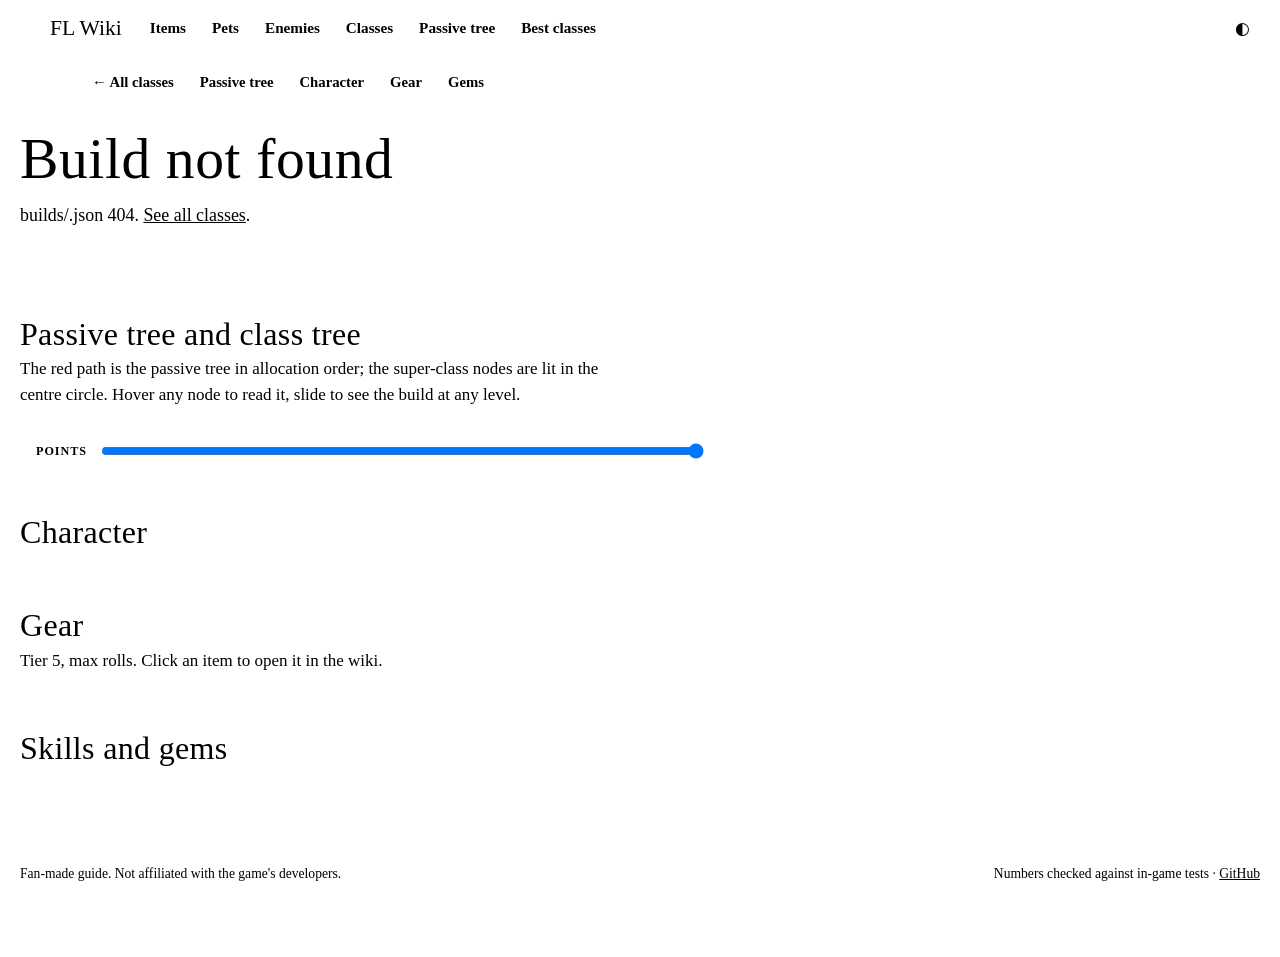
==== commit 2ea9eef6: "Wiki-first redesign: modular site, full wiki, shared tree map - Home is now the wiki: search, catego" ====
--- a/build.html
+++ b/build.html
@@ -3,66 +3,56 @@
 <head>
 <meta charset="utf-8">
 <meta name="viewport" content="width=device-width, initial-scale=1, viewport-fit=cover">
-<title>Fallen Lineage Build</title>
+<title>Build · FL Wiki</title>
 <link rel="preconnect" href="https://fonts.googleapis.com">
 <link rel="stylesheet" href="https://fonts.googleapis.com/css2?family=Balthazar&family=Source+Sans+3:wght@400;600;700&family=Source+Code+Pro:wght@500&display=swap">
-<link rel="stylesheet" href="assets/style.css">
+<link rel="stylesheet" href="assets/css/core.css">
+<link rel="stylesheet" href="assets/css/build.css">
 </head>
-<body>
+<body data-page="build">
+<header id="site-head"></header>
 <div class="secbar"><nav>
-  <a class="home" href="./">FL Builds</a>
-  <a href="#tree">Passive tree</a><a href="#class">Class tree</a><a href="#gear">Gear</a><a href="#gems">Gems</a><a href="#rotation">Rotation</a><a href="#sim" id="simlink">Simulation</a>
+  <a href="classes.html">← All classes</a>
+  <a href="#tree">Passive tree</a><a href="#character">Character</a><a href="#gear">Gear</a><a href="#gems">Gems</a>
 </nav></div>
-<div class="wrap">
+<div class="wrap wide">
   <header class="bhead">
     <div class="meta" id="meta"></div>
     <h1 id="name">Loading…</h1>
     <p id="summary"></p>
   </header>
-
   <div class="panel overview" id="overview"></div>
 
   <section id="tree">
-    <div class="sechead"><h2>Passive tree</h2><p>60 points. Numbers show the point where each notable unlocks. Tap a row to jump the map there.</p></div>
+    <div class="sechead"><h2>Passive tree and class tree</h2><p>The red path is the passive tree in allocation order; the super-class nodes are lit in the centre circle. Hover any node to read it, slide to see the build at any level.</p></div>
     <div class="treegrid">
       <div class="mapcol">
-        <div class="panel map">
-          <svg id="svg" role="img" aria-label="Passive tree with the build path in red"></svg>
-          <div class="ctrl"><button id="zin" aria-label="Zoom in">+</button><button id="zout" aria-label="Zoom out">−</button><button id="zfit">Fit</button></div>
-        </div>
-        <div class="panel slider"><label for="step" class="label">Points</label><input type="range" id="step" min="0" max="60" value="60"><span class="num" id="stepn"></span></div>
+        <div class="panel" id="map"></div>
+        <div class="panel slider"><label for="step" class="label">Points</label><input type="range" id="step" min="0" max="59" value="59"><span class="num" id="stepn"></span></div>
       </div>
       <div class="panel miles" id="miles"></div>
     </div>
   </section>
 
-  <section id="class">
-    <div class="sechead"><h2 id="ctree-title">Class tree</h2><p>Take the numbered nodes in order. Each branch unlocks from the top.</p></div>
-    <div class="ctree" id="ctree"></div>
+  <section id="character">
+    <div class="sechead"><h2>Character</h2></div>
+    <div class="cgrid" id="char"></div>
   </section>
 
   <section id="gear">
-    <div class="sechead"><h2>Gear</h2><p>Max rolls. Tier and grade only raise an item's first stat, so the effects are the same at every tier. Prices are the cheapest listing when the market was scanned.</p></div>
+    <div class="sechead"><h2>Gear</h2><p>Tier 5, max rolls. Click an item to open it in the wiki.</p></div>
     <div class="equip" id="equip"></div>
   </section>
 
   <section id="gems">
-    <div class="sechead"><h2>Skill gems</h2><p>Up to 3 per skill with the Gemcutter upgraded. Tap a gem to read it.</p></div>
+    <div class="sechead"><h2>Skills and gems</h2></div>
     <div class="panel gems" id="gemlist"></div>
   </section>
-
-  <section id="rotation">
-    <div class="sechead"><h2>Rotation</h2></div>
-    <ol class="rot" id="rot"></ol>
-  </section>
-
-  <section id="sim">
-    <div class="sechead"><h2>Simulation</h2><p id="simnote"></p></div>
-    <div class="simgrid" id="simgrid"></div>
-  </section>
-
-  <footer>Fan-made. Not affiliated with the game's developers. <span id="snap"></span></footer>
+  <p class="note" id="snap"></p>
 </div>
-<script src="assets/build.js"></script>
+<footer id="site-foot"></footer>
+<script src="assets/js/site.js"></script>
+<script src="assets/js/treemap.js"></script>
+<script src="assets/js/build.js"></script>
 </body>
 </html>
--- a/assets/css/core.css
+++ b/assets/css/core.css
@@ -0,0 +1,155 @@
+/* Core: tokens, base, shared components. Every page loads this first. */
+   Layout: one column; sticky section bar on build pages; every block is a framed panel. */
+:root{
+  --bg:#eceef4; --panel:#ffffff; --panel2:#f4f5f9; --line:#d3d7e3; --frame:#b89a5a;
+  --ink:#151a2b; --muted:#4d5368; --faint:#7d8296;
+  --gold:#8f6a17; --blood:#b5263a; --blood-soft:#f8e3e6; --sky:#2b62c4; --violet:#7b45c4;
+  --t-S:#c99a1e; --t-A:#b5263a; --t-B:#3d6fb8; --t-C:#7d8296;
+  --node:#c9cdd9; --edge:#dde0e9;
+  --f-display:"Balthazar", "Cinzel", Georgia, serif;
+  --f-body:"Source Sans 3", "Source Sans Pro", system-ui, -apple-system, "Segoe UI", sans-serif;
+  --f-mono:"Source Code Pro", ui-monospace, Menlo, monospace;
+  color-scheme:light;
+}
+@media (prefers-color-scheme: dark){:root:not([data-theme="light"]){
+  --bg:#0c1020; --panel:#141a2c; --panel2:#1b2238; --line:#262f4a; --frame:#6e5a34;
+  --ink:#eee8d8; --muted:#aeb0c2; --faint:#6f7490;
+  --gold:#e0be72; --blood:#ec5a68; --blood-soft:#3a1822; --sky:#7fb0ff; --violet:#b48cf0;
+  --t-S:#e0b54a; --t-A:#e2505f; --t-B:#5f8fdc; --t-C:#5d6380;
+  --node:#2c3550; --edge:#1f273d;
+  color-scheme:dark;}}
+:root[data-theme="dark"]{
+  --bg:#0c1020; --panel:#141a2c; --panel2:#1b2238; --line:#262f4a; --frame:#6e5a34;
+  --ink:#eee8d8; --muted:#aeb0c2; --faint:#6f7490;
+  --gold:#e0be72; --blood:#ec5a68; --blood-soft:#3a1822; --sky:#7fb0ff; --violet:#b48cf0;
+  --t-S:#e0b54a; --t-A:#e2505f; --t-B:#5f8fdc; --t-C:#5d6380;
+  --node:#2c3550; --edge:#1f273d;
+  color-scheme:dark;}
+
+*{box-sizing:border-box}
+[hidden]{display:none!important}
+html{scroll-behavior:smooth;scroll-padding-top:64px}
+body{margin:0;background:var(--bg);color:var(--ink);font-family:var(--f-body);font-size:17px;line-height:1.5;
+  padding-left:max(16px, env(safe-area-inset-left, 0px));padding-right:max(16px, env(safe-area-inset-right, 0px));padding-block:0 72px}
+body::before{content:"";position:fixed;inset:0 0 auto;height:env(safe-area-inset-top, 0px);z-index:10;background:var(--bg)}
+.wrap{max-width:1120px;margin:0 auto;display:flex;flex-direction:column;gap:44px}
+h1,h2,h3{font-family:var(--f-display);font-weight:400;margin:0;line-height:1.1;text-wrap:balance;letter-spacing:.01em}
+h1{font-size:clamp(2.4rem,6vw,3.6rem)}
+h2{font-size:clamp(1.6rem,3.2vw,2rem);color:var(--gold)}
+h3{font-size:1.25rem}
+p{margin:0}
+a{color:inherit}
+.muted{color:var(--muted)}
+.num{font-family:var(--f-mono);font-variant-numeric:tabular-nums}
+:focus-visible{outline:2px solid var(--gold);outline-offset:2px}
+button{font:inherit;font-size:.9rem;color:var(--ink);background:var(--panel2);border:1px solid var(--line);border-radius:6px;padding:5px 12px;cursor:pointer}
+button:hover{border-color:var(--gold)}
+
+/* framed panel, like the in-game windows */
+.panel{background:var(--panel);border:1px solid var(--line);border-radius:10px;
+  box-shadow:inset 0 0 0 3px var(--panel), inset 0 0 0 4px color-mix(in srgb, var(--frame) 40%, transparent)}
+.label{font-size:.76rem;font-weight:700;letter-spacing:.08em;text-transform:uppercase;color:var(--faint)}
+.tier{display:inline-flex;align-items:center;justify-content:center;font-family:var(--f-display);font-size:1.05rem;width:1.9em;height:1.9em;border-radius:6px;color:#11131c;background:var(--t-C);flex:none}
+.tier.S{background:var(--t-S)}.tier.A{background:var(--t-A);color:#fff}.tier.B{background:var(--t-B);color:#fff}.tier.C{background:var(--t-C);color:#fff}
+.chip{display:inline-flex;align-items:center;gap:6px;font-size:.86rem;border:1px solid var(--line);border-radius:99px;padding:2px 11px;color:var(--muted);background:var(--panel2)}
+
+
+/* tables */
+.tablewrap{overflow-x:auto}
+table{border-collapse:collapse;width:100%;min-width:640px;font-size:.95rem}
+th,td{text-align:left;padding:10px 14px;border-bottom:1px solid var(--line);vertical-align:middle}
+th{font-size:.76rem;font-weight:700;letter-spacing:.06em;text-transform:uppercase;color:var(--faint)}
+td.n{font-family:var(--f-mono);font-variant-numeric:tabular-nums}
+tr:last-child td{border-bottom:0}
+td a{color:var(--gold);text-decoration:none;font-weight:700}
+.bar{height:8px;border-radius:99px;background:var(--panel2);overflow:hidden;min-width:80px}
+.bar i{display:block;height:100%;background:var(--blood);border-radius:99px}
+
+/* sections */
+section{display:flex;flex-direction:column;gap:14px}
+.sechead{display:flex;flex-direction:column;gap:4px}
+.sechead p{color:var(--muted);max-width:72ch}
+
+/* zoomable tree map (build + tree pages) */
+.map{position:relative;overflow:hidden;aspect-ratio:1/1;max-width:100%;touch-action:none}
+.map svg{width:100%;height:100%;display:block;cursor:grab}
+.map svg.drag{cursor:grabbing}
+.ctrl{position:absolute;right:12px;top:12px;display:flex;gap:6px}
+.e{stroke:var(--edge);stroke-width:5}
+.e.on{stroke:var(--blood);stroke-width:13;stroke-linecap:round}
+.n{fill:var(--node);cursor:pointer}
+.n.k-keystone{stroke:var(--gold);stroke-width:7}
+.n.k-start{fill:var(--panel);stroke:var(--faint);stroke-width:6}
+.n.on,.n.k-start.on{fill:var(--blood)}
+.badge{cursor:pointer}
+.badge circle{fill:var(--blood);stroke:var(--panel);stroke-width:7}
+.badge text{fill:#fff;font-family:var(--f-mono);font-weight:500;text-anchor:middle;dominant-baseline:central;pointer-events:none}
+.badge.off circle{fill:var(--node)}
+.badge.off text{fill:var(--muted)}
+.lbl{font-family:var(--f-body);font-weight:700;fill:var(--ink);paint-order:stroke;stroke:var(--panel);stroke-linejoin:round;pointer-events:none}
+.lbl.off{fill:var(--faint)}
+.note{font-size:.86rem;color:var(--faint);max-width:80ch}
+footer{font-size:.85rem;color:var(--faint)}
+@media (prefers-reduced-motion: reduce){html{scroll-behavior:auto}*{transition:none!important}}
+
+/* ---------- site shell (rendered by assets/js/site.js) ---------- */
+.site-head{position:relative;z-index:6;margin-inline:calc(-1 * max(16px, env(safe-area-inset-left, 0px)));
+  padding:10px max(16px, env(safe-area-inset-left, 0px));border-bottom:1px solid var(--line);background:var(--panel)}
+.site-head .in{max-width:1240px;margin:0 auto;display:flex;align-items:center;gap:16px}
+.site-head .brand{font-family:var(--f-display);font-size:1.35rem;text-decoration:none;color:var(--ink);white-space:nowrap;display:flex;align-items:center;gap:8px}
+.site-head .brand i{width:22px;height:22px;border:2px solid var(--gold);transform:rotate(45deg);border-radius:3px;display:inline-block}
+.site-nav{display:flex;gap:2px;overflow-x:auto;scrollbar-width:none;flex:1;min-width:0}
+.site-nav a{text-decoration:none;color:var(--muted);font-weight:700;font-size:.95rem;padding:7px 12px;border-radius:7px;white-space:nowrap}
+.site-nav a:hover{color:var(--ink);background:var(--panel2)}
+.site-nav a[aria-current="page"]{color:var(--gold);background:var(--panel2);box-shadow:inset 0 -2px 0 var(--gold)}
+.theme-btn{flex:none;width:36px;height:36px;padding:0;display:grid;place-items:center;font-size:1.05rem}
+@media (max-width:640px){.site-head .in{flex-wrap:wrap;gap:8px}.site-nav{order:3;flex-basis:100%}}
+.wrap.wide{max-width:1240px}
+.site-foot{max-width:1240px;margin:24px auto 0;padding-top:16px;border-top:1px solid var(--line);font-size:.85rem;color:var(--faint);
+  display:flex;flex-wrap:wrap;gap:6px 18px;justify-content:space-between}
+.site-foot a{color:var(--muted)}
+
+/* form controls */
+.field{font:inherit;font-size:.95rem;padding:8px 11px;border:1px solid var(--line);border-radius:7px;background:var(--panel2);color:var(--ink);min-width:0}
+.field:focus{outline:2px solid var(--gold);outline-offset:0;border-color:transparent}
+.seg{display:inline-flex;flex-wrap:wrap;gap:4px}
+.seg button{border-radius:99px;padding:3px 11px;font-size:.84rem}
+.seg button[aria-pressed="true"]{background:var(--ink);color:var(--panel);border-color:var(--ink)}
+.empty{padding:28px;text-align:center;color:var(--faint)}
+
+/* tree map component (assets/js/treemap.js) */
+.tmap{aspect-ratio:1/1}
+.tmap .n{fill:var(--tc,var(--node));opacity:.55;transition:opacity .15s}
+.tmap .n.k-notable,.tmap .n.k-keystone{opacity:.8}
+.tmap .n.k-start{opacity:1}
+.tmap .n:hover,.tmap .n:focus{opacity:1;stroke:var(--ink);stroke-width:6;outline:none}
+.tmap .n.can{opacity:.95;stroke:var(--gold);stroke-width:5}
+.tmap .n.on{opacity:1;fill:var(--tc,var(--blood));stroke:var(--blood);stroke-width:9}
+.tmap .n.k-start.on{fill:var(--blood)}
+.tmap svg.searching .n{opacity:.15}
+.tmap svg.searching .n.hit{opacity:1;stroke:var(--sky);stroke-width:10}
+.tmap .n.no{animation:nope .35s}
+@keyframes nope{0%,100%{transform:none}30%{transform:translateX(-10px)}60%{transform:translateX(10px)}}
+.tmap .n{transform-box:fill-box;transform-origin:center}
+.tmap .e{fill:none}
+.tl{font-family:var(--f-display)}
+.tip{position:absolute;z-index:5;max-width:300px;background:var(--panel);border:1px solid var(--frame);border-radius:8px;
+  padding:10px 12px;box-shadow:0 6px 24px rgba(0,0,0,.25);pointer-events:none;font-size:14px;line-height:1.4}
+.tip .th{display:flex;gap:8px;align-items:baseline;justify-content:space-between}
+.tip .th b{font-family:var(--f-display);font-size:18px;color:var(--gold)}
+.tip .kb{font-size:11px;text-transform:uppercase;letter-spacing:.06em;color:var(--muted)}
+.tip .kb.k-keystone{color:var(--blood)}
+.tip .tt{font-size:12px;color:var(--faint);margin-top:2px}
+.tip p{margin:6px 0 0}
+.tip .c{color:var(--blood)}
+.tip .ts{margin-top:8px;font-size:12px;color:var(--muted)}
+.tmap .cring{fill:none;stroke:var(--frame);stroke-width:4;stroke-dasharray:14 12;opacity:.6}
+.tmap .cn{fill:var(--panel2);stroke:var(--frame);stroke-width:5;opacity:1}
+.tmap .cn.k-notable{stroke-width:7}
+.tmap .cn.k-capstone{stroke:var(--gold);stroke-width:9}
+.tmap .cn.on{fill:var(--blood);stroke:var(--gold)}
+.tmap .cn.can{stroke:var(--gold);stroke-width:8}
+.tmap .chub{opacity:1}
+.tmap .cn.k-root{fill:var(--gold);stroke:var(--frame)}
+.tmap .ce{stroke-width:9}
+.tmap .ce.on{stroke:var(--gold);stroke-width:13}
--- a/assets/css/build.css
+++ b/assets/css/build.css
@@ -0,0 +1,97 @@
+/* Build page */
+.secbar{position:sticky;top:env(safe-area-inset-top, 0px);z-index:5;background:color-mix(in srgb, var(--bg) 90%, transparent);backdrop-filter:blur(8px);
+  border-bottom:1px solid var(--line);margin-inline:calc(-1 * max(16px, env(safe-area-inset-left, 0px)));padding:8px max(16px, env(safe-area-inset-left, 0px))}
+.secbar nav{max-width:1120px;margin:0 auto;display:flex;gap:2px;overflow-x:auto;scrollbar-width:none;align-items:center}
+.secbar a{text-decoration:none;color:var(--muted);font-weight:700;font-size:.92rem;padding:6px 12px;border-radius:6px;white-space:nowrap}
+.secbar a:hover{color:var(--ink);background:var(--panel2)}
+.secbar a.home{font-family:var(--f-display);font-weight:400;font-size:1.05rem;color:var(--gold);margin-right:8px}
+.bhead{display:flex;flex-direction:column;gap:12px;padding-top:8px}
+.bhead .meta{display:flex;flex-wrap:wrap;gap:8px;align-items:center}
+.bhead p{font-size:1.12rem;color:var(--muted);max-width:64ch}
+.overview{display:grid;grid-template-columns:repeat(5,minmax(0,1fr));overflow:hidden}
+@media (max-width:820px){.overview{grid-template-columns:repeat(2,minmax(0,1fr))}}
+.ov{padding:14px 16px;border-left:1px solid var(--line);display:flex;flex-direction:column;gap:2px;min-width:0}
+.ov:first-child{border-left:0}
+@media (max-width:820px){.ov{border-left:0;border-top:1px solid var(--line)}.ov:nth-child(-n+2){border-top:0}}
+.ov b{font-family:var(--f-mono);font-size:1.45rem;font-weight:500}
+.ov span{font-size:.82rem;color:var(--faint)}
+.treegrid{display:grid;grid-template-columns:minmax(0,1.4fr) minmax(0,1fr);gap:16px;align-items:start}
+@media (max-width:900px){.treegrid{grid-template-columns:minmax(0,1fr)}}
+.mapcol{display:flex;flex-direction:column;gap:10px;min-width:0;position:sticky;top:64px}
+@media (max-width:900px){.mapcol{position:static}}
+.slider{display:flex;align-items:center;gap:12px;padding:10px 16px}
+.slider input{flex:1;min-width:0;accent-color:var(--blood)}
+.miles{display:flex;flex-direction:column;overflow:hidden}
+.mile{display:grid;grid-template-columns:2.8rem minmax(0,1fr);gap:10px;padding:11px 16px;border:0;border-top:1px solid var(--line);border-radius:0;background:none;text-align:left;width:100%;font-size:1rem}
+.mile:first-child{border-top:0}
+.mile:hover,.mile.cur{background:var(--blood-soft)}
+.mile .pt{font-family:var(--f-display);font-size:1.5rem;color:var(--blood);line-height:1.1;text-align:center}
+.mile b{font-family:var(--f-display);font-weight:400;font-size:1.18rem}
+.mile .ks{font-size:.7rem;font-weight:700;color:var(--gold);border:1px solid currentColor;border-radius:99px;padding:0 7px;margin-left:6px;vertical-align:3px;letter-spacing:.04em}
+.mile span.d{display:block;font-size:.9rem;color:var(--muted)}
+.mile span.c{display:block;font-size:.86rem;color:var(--blood)}
+.mile.fill{cursor:default;color:var(--muted);font-size:.92rem}
+.mile.fill:hover{background:none}
+.mile.stat{background:var(--blood-soft);cursor:default}
+.mile.stat b{font-family:var(--f-body);font-weight:700;font-size:1rem}
+
+/* class tree */
+.ctree{display:grid;grid-template-columns:repeat(3,minmax(0,1fr));gap:12px}
+@media (max-width:780px){.ctree{grid-template-columns:minmax(0,1fr)}}
+.br{padding:14px;display:flex;flex-direction:column;gap:6px}
+.br h3{color:var(--gold)}
+.br.skip{opacity:.55}
+.cn{display:grid;grid-template-columns:1.8rem minmax(0,1fr);gap:8px;padding:8px;border-radius:8px;color:var(--faint)}
+.cn.on{background:var(--blood-soft);color:var(--ink)}
+.cn .cnum{font-family:var(--f-display);font-size:1.35rem;color:var(--blood);line-height:1.1;text-align:center}
+.cn b{font-weight:700}
+.cn .d{display:block;font-size:.86rem}
+.cn.on .d{color:var(--muted)}
+.ks{font-size:.7rem;font-weight:700;color:var(--gold);border:1px solid currentColor;border-radius:99px;padding:0 6px}
+
+/* gear as equipment slots */
+.equip{display:grid;grid-template-columns:repeat(2,minmax(0,1fr));gap:12px}
+@media (max-width:720px){.equip{grid-template-columns:minmax(0,1fr)}}
+.slot{display:grid;grid-template-columns:4.4rem minmax(0,1fr);gap:14px;padding:14px;align-items:start}
+.slot .sl{font-size:.72rem;font-weight:700;letter-spacing:.08em;text-transform:uppercase;color:var(--faint);border:1px dashed color-mix(in srgb, var(--frame) 60%, transparent);border-radius:8px;aspect-ratio:1;display:flex;align-items:center;justify-content:center;text-align:center;padding:4px}
+.slot .nm{font-family:var(--f-display);font-size:1.22rem;display:flex;justify-content:space-between;gap:8px;flex-wrap:wrap;align-items:baseline}
+.slot .pr{font-family:var(--f-mono);font-size:.9rem;color:var(--ink)}
+.slot .pr small{color:var(--faint)}
+.slot .fx{display:flex;flex-wrap:wrap;gap:5px;margin-top:6px}
+.slot .fx span{font-size:.8rem;border-radius:99px;padding:1px 9px;background:var(--panel2);border:1px solid var(--line);color:var(--muted)}
+.slot .alt{font-size:.84rem;color:var(--faint);margin-top:6px}
+.r-common{color:var(--muted)}.r-rare{color:var(--sky)}.r-epic{color:var(--violet)}.r-legendary{color:var(--gold)}.r-mythic{color:var(--blood)}
+
+/* gems */
+.gems{display:flex;flex-direction:column;overflow:hidden}
+.gr{display:grid;grid-template-columns:11rem minmax(0,1fr);gap:6px 16px;padding:12px 16px;border-top:1px solid var(--line);align-items:start}
+.gr:first-child{border-top:0}
+@media (max-width:620px){.gr{grid-template-columns:minmax(0,1fr)}}
+.gr .sk{font-family:var(--f-display);font-size:1.18rem}
+.gemrow{display:flex;flex-wrap:wrap;gap:6px}
+.gem{border:1px solid color-mix(in srgb, var(--frame) 70%, transparent);border-radius:8px;background:var(--panel2);font-size:.9rem}
+.gem summary{cursor:pointer;padding:3px 12px;font-weight:700;color:var(--gold);list-style:none}
+.gem summary::-webkit-details-marker{display:none}
+.gem[open]{flex-basis:100%}
+.gem span{display:block;padding:4px 12px 8px;color:var(--muted)}
+
+/* rotation */
+.rot{display:grid;grid-template-columns:repeat(auto-fit,minmax(200px,1fr));gap:12px;list-style:none;margin:0;padding:0;counter-reset:r}
+.rot li{counter-increment:r;padding:14px 16px;display:flex;flex-direction:column;gap:4px}
+.rot li::before{content:counter(r);font-family:var(--f-display);font-size:1.8rem;color:var(--blood);line-height:1}
+.rot b{font-weight:700;font-size:1.02rem}
+.rot span{font-size:.92rem;color:var(--muted)}
+
+/* simulation */
+.simgrid{display:grid;grid-template-columns:repeat(2,minmax(0,1fr));gap:12px}
+@media (max-width:720px){.simgrid{grid-template-columns:minmax(0,1fr)}}
+.simcard{padding:18px;display:flex;flex-direction:column;gap:6px}
+.simcard .big{font-family:var(--f-mono);font-size:2.4rem;line-height:1}
+.simcard .big small{font-size:1rem;color:var(--faint)}
+.treegrid .tmap{aspect-ratio:1/1}
+.cgrid{display:grid;grid-template-columns:repeat(auto-fill,minmax(230px,1fr));gap:10px}
+.cc{display:flex;flex-direction:column;gap:4px;padding:14px 16px}
+.cc b{font-weight:600}
+a.slot{text-decoration:none;color:inherit}
+a.slot:hover{border-color:var(--gold)}
+.r-common{color:var(--muted)}.r-uncommon{color:#4f9a4f}.r-rare{color:var(--sky)}.r-epic{color:var(--violet)}.r-legendary{color:var(--gold)}.r-mythic{color:var(--blood)}
